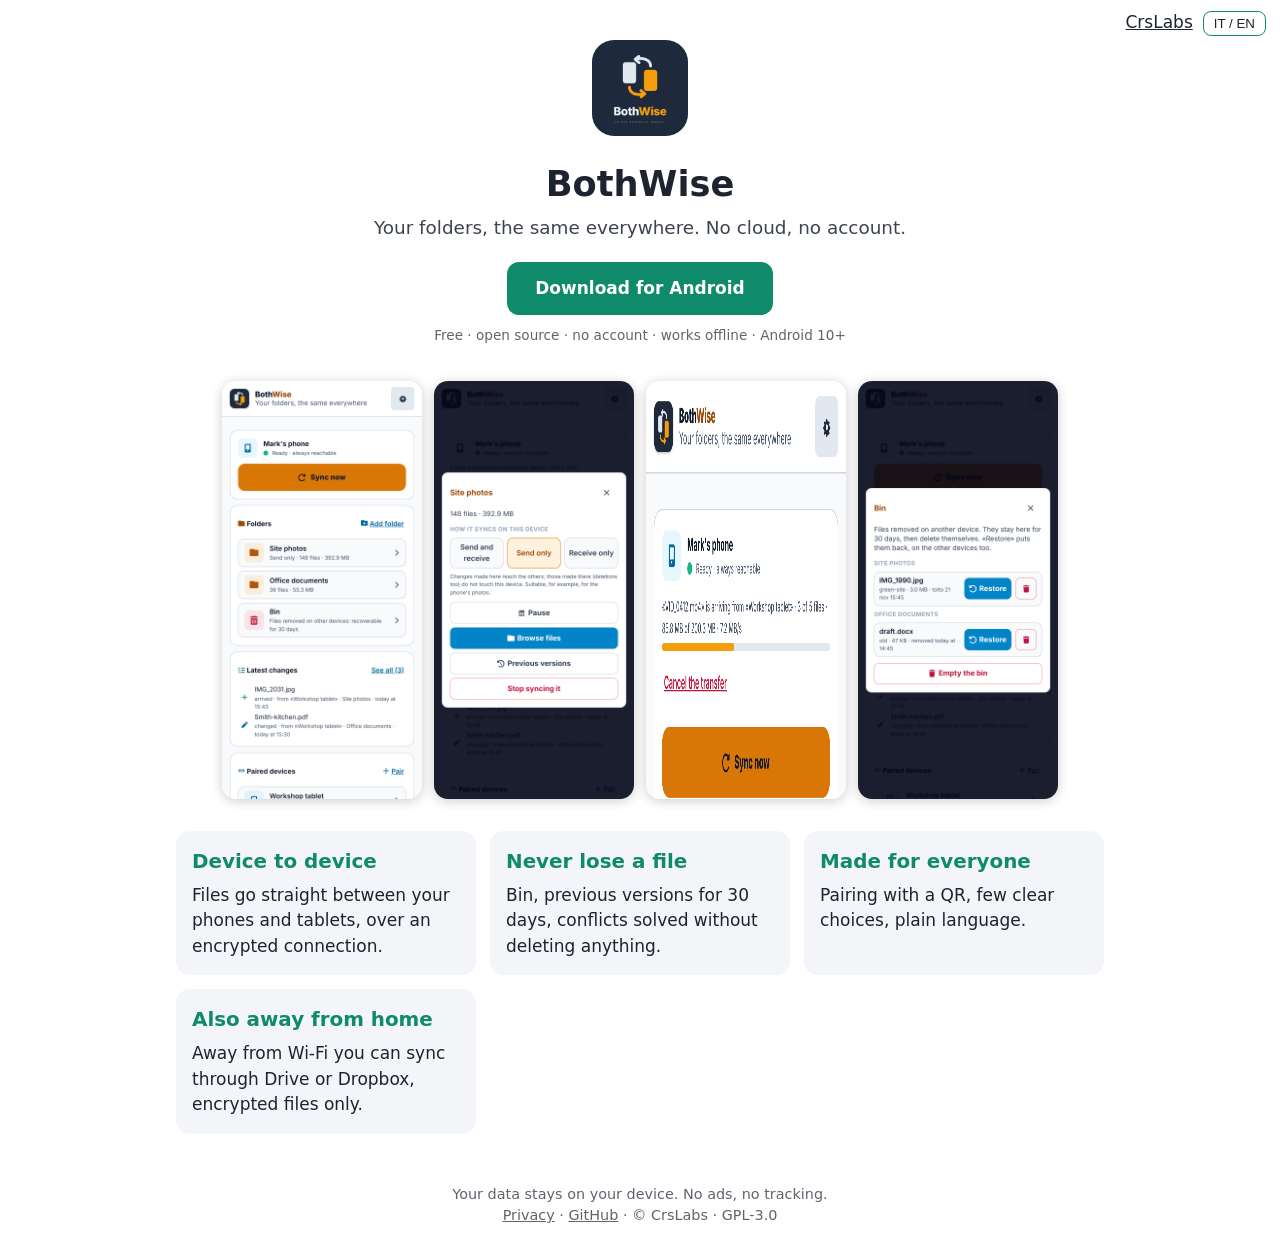
==== app/bothwise/index.html @ b5ae77e9 "Add a presentation page for each app" ====
<!doctype html><html lang="it"><head><meta charset="utf-8"><meta name="viewport" content="width=device-width,initial-scale=1">
<title>BothWise</title><meta name="description" content="Your folders, the same everywhere. No cloud, no account.">
<style>:root{--c:#0f8a6a;--bg:#fff;--t:#1d2430;--g:#f3f5f8}@media(prefers-color-scheme:dark){:root{--bg:#12161c;--t:#e8ecf2;--g:#1b212a}}
*{box-sizing:border-box}body{margin:0;font:17px/1.5 system-ui,sans-serif;background:var(--bg);color:var(--t)}
.w{max-width:960px;margin:auto;padding:0 16px}header{text-align:center;padding:40px 0 24px}header img{width:96px;border-radius:22px}
h1{font-size:2.2rem;margin:.4em 0 .1em}.s{font-size:1.15rem;opacity:.85;margin:0 auto 20px;max-width:560px}
.b{display:inline-block;background:var(--c);color:#fff;text-decoration:none;padding:14px 28px;border-radius:12px;font-weight:600}
.sm{font-size:.85rem;opacity:.7;margin-top:10px}.sh{display:flex;gap:12px;overflow-x:auto;padding:12px 0;justify-content:center;flex-wrap:wrap}.sh img{width:200px;border-radius:14px;box-shadow:0 2px 12px #0003}
.g{display:grid;grid-template-columns:repeat(auto-fit,minmax(240px,1fr));gap:14px;padding:20px 0}.p{background:var(--g);border-radius:14px;padding:16px}.p h3{margin:0 0 6px;color:var(--c)}.p p{margin:0}
footer{text-align:center;padding:30px 0;opacity:.7;font-size:.9rem}.l{position:absolute;top:10px;right:14px}.l button{border:1px solid var(--c);background:none;color:var(--t);border-radius:8px;padding:4px 10px;cursor:pointer}
.en{display:none}html[lang=en] .en{display:inline}html[lang=en] .it{display:none}html[lang=en] img.en{display:inline}.p h3 span,.p p span{display:inline}</style></head><body>
<div class="l"><a href="../../" style="margin-right:10px;color:inherit">CrsLabs</a><button onclick="document.documentElement.lang=document.documentElement.lang=='it'?'en':'it'">IT / EN</button></div>
<div class="w"><header><img src="logo.png" alt="BothWise"><h1>BothWise</h1>
<p class="s"><span class="it">Le tue cartelle, uguali ovunque. Senza cloud, senza account.</span><span class="en">Your folders, the same everywhere. No cloud, no account.</span></p>
<a class="b" href="https://github.com/CrsLabs/BothWise/releases/latest"><span class="it">Scarica per Android</span><span class="en">Download for Android</span></a>
<div class="sm"><span class="it">Gratis · open source · senza account · funziona offline · Android 10+</span><span class="en">Free · open source · no account · works offline · Android 10+</span></div></header>
<div class="sh"><img class="it" src="img/it-04-home.png" alt=""><img class="en" src="img/en-04-home.png" alt=""><img class="it" src="img/it-06-cartella-dettaglio.png" alt=""><img class="en" src="img/en-06-cartella-dettaglio.png" alt=""><img class="it" src="img/it-05-avanzamento.png" alt=""><img class="en" src="img/en-05-avanzamento.png" alt=""><img class="it" src="img/it-09-cestino.png" alt=""><img class="en" src="img/en-09-cestino.png" alt=""></div><div class="g"><div class="p"><h3><span class="it">Da dispositivo a dispositivo</span><span class="en">Device to device</span></h3><p><span class="it">I file vanno direttamente tra i tuoi telefoni e tablet, con collegamento cifrato.</span><span class="en">Files go straight between your phones and tablets, over an encrypted connection.</span></p></div><div class="p"><h3><span class="it">Non perdi mai un file</span><span class="en">Never lose a file</span></h3><p><span class="it">Cestino, versioni precedenti per 30 giorni, conflitti risolti senza cancellare niente.</span><span class="en">Bin, previous versions for 30 days, conflicts solved without deleting anything.</span></p></div><div class="p"><h3><span class="it">Pensata per tutti</span><span class="en">Made for everyone</span></h3><p><span class="it">Abbinamento con un QR, poche scelte chiare, linguaggio semplice.</span><span class="en">Pairing with a QR, few clear choices, plain language.</span></p></div><div class="p"><h3><span class="it">Anche fuori casa</span><span class="en">Also away from home</span></h3><p><span class="it">Fuori dal Wi‑Fi puoi sincronizzare tramite Drive o Dropbox, solo file cifrati.</span><span class="en">Away from Wi‑Fi you can sync through Drive or Dropbox, encrypted files only.</span></p></div></div>
<footer><span class="it">I tuoi dati restano sul tuo dispositivo. Nessuna pubblicità, nessun tracciamento.</span><span class="en">Your data stays on your device. No ads, no tracking.</span><br><a href="../../privacy/bothwise.html" style="color:inherit">Privacy</a> · <a href="https://github.com/CrsLabs/BothWise" style="color:inherit">GitHub</a> · © CrsLabs · GPL-3.0</footer></div>
<script>if(!/^it/i.test(navigator.language))document.documentElement.lang='en'</script></body></html>
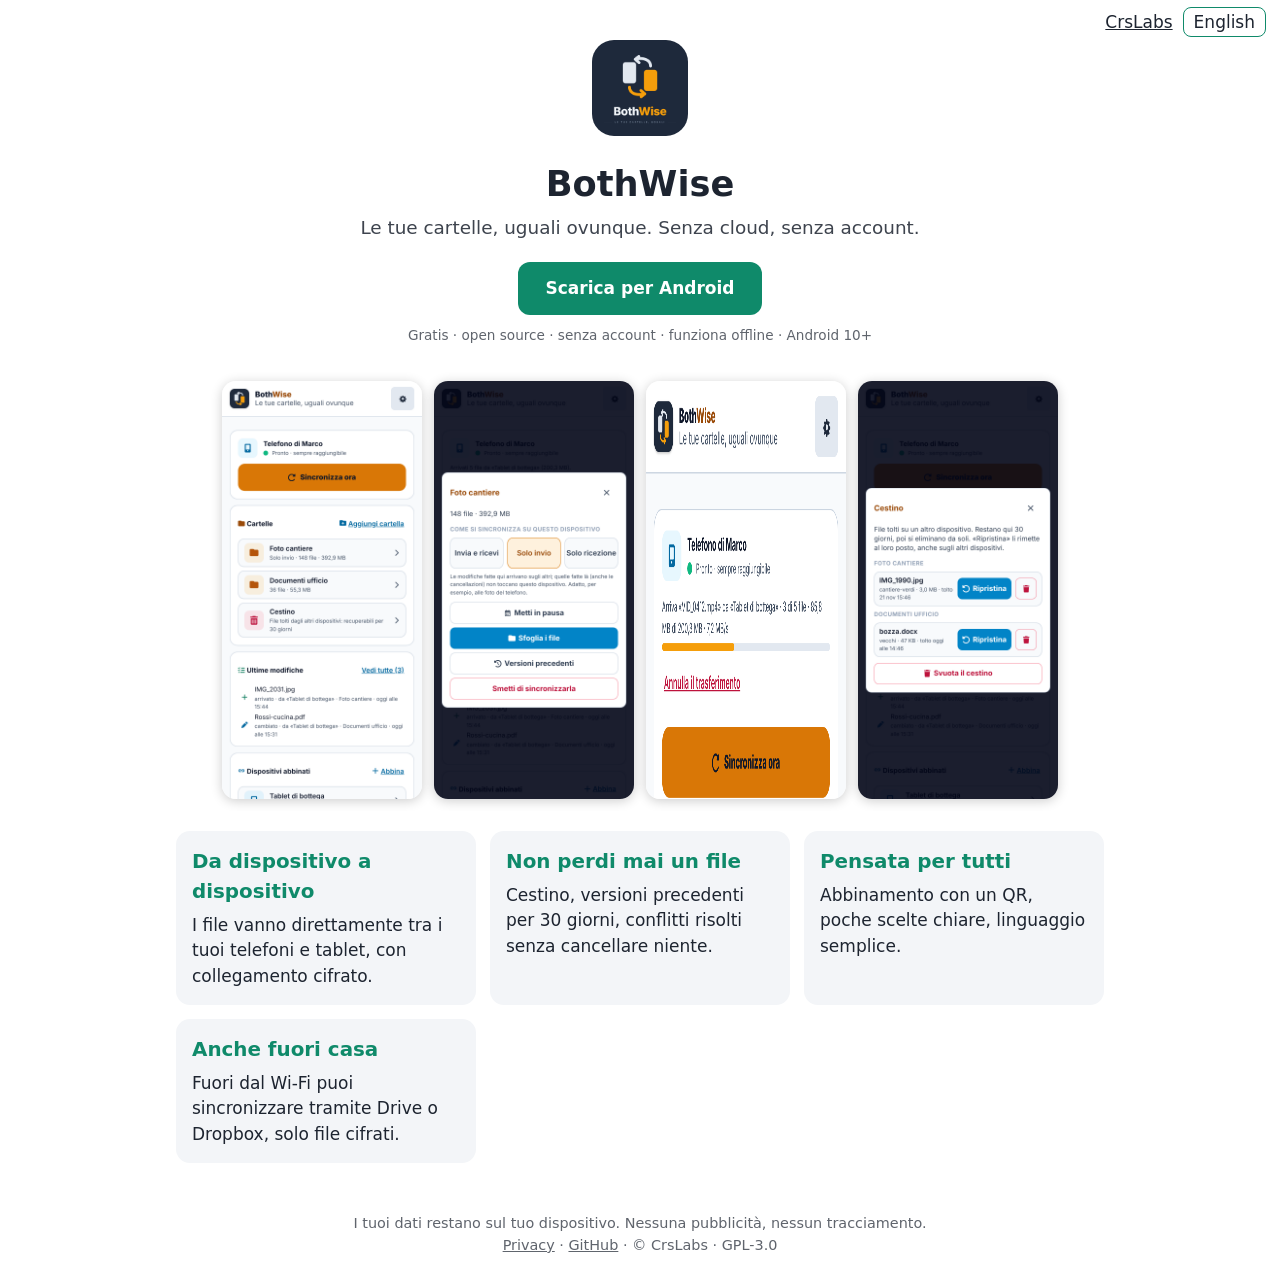
==== commit eaa067ca: "App pages: separate Italian and English files" ====
--- a/app/bothwise/index.html
+++ b/app/bothwise/index.html
@@ -9,11 +9,11 @@
 .g{display:grid;grid-template-columns:repeat(auto-fit,minmax(240px,1fr));gap:14px;padding:20px 0}.p{background:var(--g);border-radius:14px;padding:16px}.p h3{margin:0 0 6px;color:var(--c)}.p p{margin:0}
 footer{text-align:center;padding:30px 0;opacity:.7;font-size:.9rem}.l{position:absolute;top:10px;right:14px}.l button{border:1px solid var(--c);background:none;color:var(--t);border-radius:8px;padding:4px 10px;cursor:pointer}
 .en{display:none}html[lang=en] .en{display:inline}html[lang=en] .it{display:none}html[lang=en] img.en{display:inline}.p h3 span,.p p span{display:inline}</style></head><body>
-<div class="l"><a href="../../" style="margin-right:10px;color:inherit">CrsLabs</a><button onclick="document.documentElement.lang=document.documentElement.lang=='it'?'en':'it'">IT / EN</button></div>
+<div class="l"><a href="../../" style="margin-right:10px;color:inherit">CrsLabs</a><a href="en.html" style="color:inherit;border:1px solid var(--c);border-radius:8px;padding:4px 10px;text-decoration:none">English</a></div>
 <div class="w"><header><img src="logo.png" alt="BothWise"><h1>BothWise</h1>
-<p class="s"><span class="it">Le tue cartelle, uguali ovunque. Senza cloud, senza account.</span><span class="en">Your folders, the same everywhere. No cloud, no account.</span></p>
-<a class="b" href="https://github.com/CrsLabs/BothWise/releases/latest"><span class="it">Scarica per Android</span><span class="en">Download for Android</span></a>
-<div class="sm"><span class="it">Gratis · open source · senza account · funziona offline · Android 10+</span><span class="en">Free · open source · no account · works offline · Android 10+</span></div></header>
-<div class="sh"><img class="it" src="img/it-04-home.png" alt=""><img class="en" src="img/en-04-home.png" alt=""><img class="it" src="img/it-06-cartella-dettaglio.png" alt=""><img class="en" src="img/en-06-cartella-dettaglio.png" alt=""><img class="it" src="img/it-05-avanzamento.png" alt=""><img class="en" src="img/en-05-avanzamento.png" alt=""><img class="it" src="img/it-09-cestino.png" alt=""><img class="en" src="img/en-09-cestino.png" alt=""></div><div class="g"><div class="p"><h3><span class="it">Da dispositivo a dispositivo</span><span class="en">Device to device</span></h3><p><span class="it">I file vanno direttamente tra i tuoi telefoni e tablet, con collegamento cifrato.</span><span class="en">Files go straight between your phones and tablets, over an encrypted connection.</span></p></div><div class="p"><h3><span class="it">Non perdi mai un file</span><span class="en">Never lose a file</span></h3><p><span class="it">Cestino, versioni precedenti per 30 giorni, conflitti risolti senza cancellare niente.</span><span class="en">Bin, previous versions for 30 days, conflicts solved without deleting anything.</span></p></div><div class="p"><h3><span class="it">Pensata per tutti</span><span class="en">Made for everyone</span></h3><p><span class="it">Abbinamento con un QR, poche scelte chiare, linguaggio semplice.</span><span class="en">Pairing with a QR, few clear choices, plain language.</span></p></div><div class="p"><h3><span class="it">Anche fuori casa</span><span class="en">Also away from home</span></h3><p><span class="it">Fuori dal Wi‑Fi puoi sincronizzare tramite Drive o Dropbox, solo file cifrati.</span><span class="en">Away from Wi‑Fi you can sync through Drive or Dropbox, encrypted files only.</span></p></div></div>
-<footer><span class="it">I tuoi dati restano sul tuo dispositivo. Nessuna pubblicità, nessun tracciamento.</span><span class="en">Your data stays on your device. No ads, no tracking.</span><br><a href="../../privacy/bothwise.html" style="color:inherit">Privacy</a> · <a href="https://github.com/CrsLabs/BothWise" style="color:inherit">GitHub</a> · © CrsLabs · GPL-3.0</footer></div>
-<script>if(!/^it/i.test(navigator.language))document.documentElement.lang='en'</script></body></html>+<p class="s"><span class="it">Le tue cartelle, uguali ovunque. Senza cloud, senza account.</span></p>
+<a class="b" href="https://github.com/CrsLabs/BothWise/releases/latest"><span class="it">Scarica per Android</span></a>
+<div class="sm"><span class="it">Gratis · open source · senza account · funziona offline · Android 10+</span></div></header>
+<div class="sh"><img class="it" src="img/it-04-home.png" alt=""><img class="it" src="img/it-06-cartella-dettaglio.png" alt=""><img class="it" src="img/it-05-avanzamento.png" alt=""><img class="it" src="img/it-09-cestino.png" alt=""></div><div class="g"><div class="p"><h3><span class="it">Da dispositivo a dispositivo</span></h3><p><span class="it">I file vanno direttamente tra i tuoi telefoni e tablet, con collegamento cifrato.</span></p></div><div class="p"><h3><span class="it">Non perdi mai un file</span></h3><p><span class="it">Cestino, versioni precedenti per 30 giorni, conflitti risolti senza cancellare niente.</span></p></div><div class="p"><h3><span class="it">Pensata per tutti</span></h3><p><span class="it">Abbinamento con un QR, poche scelte chiare, linguaggio semplice.</span></p></div><div class="p"><h3><span class="it">Anche fuori casa</span></h3><p><span class="it">Fuori dal Wi‑Fi puoi sincronizzare tramite Drive o Dropbox, solo file cifrati.</span></p></div></div>
+<footer><span class="it">I tuoi dati restano sul tuo dispositivo. Nessuna pubblicità, nessun tracciamento.</span><br><a href="../../privacy/bothwise.html" style="color:inherit">Privacy</a> · <a href="https://github.com/CrsLabs/BothWise" style="color:inherit">GitHub</a> · © CrsLabs · GPL-3.0</footer></div>
+</body></html>
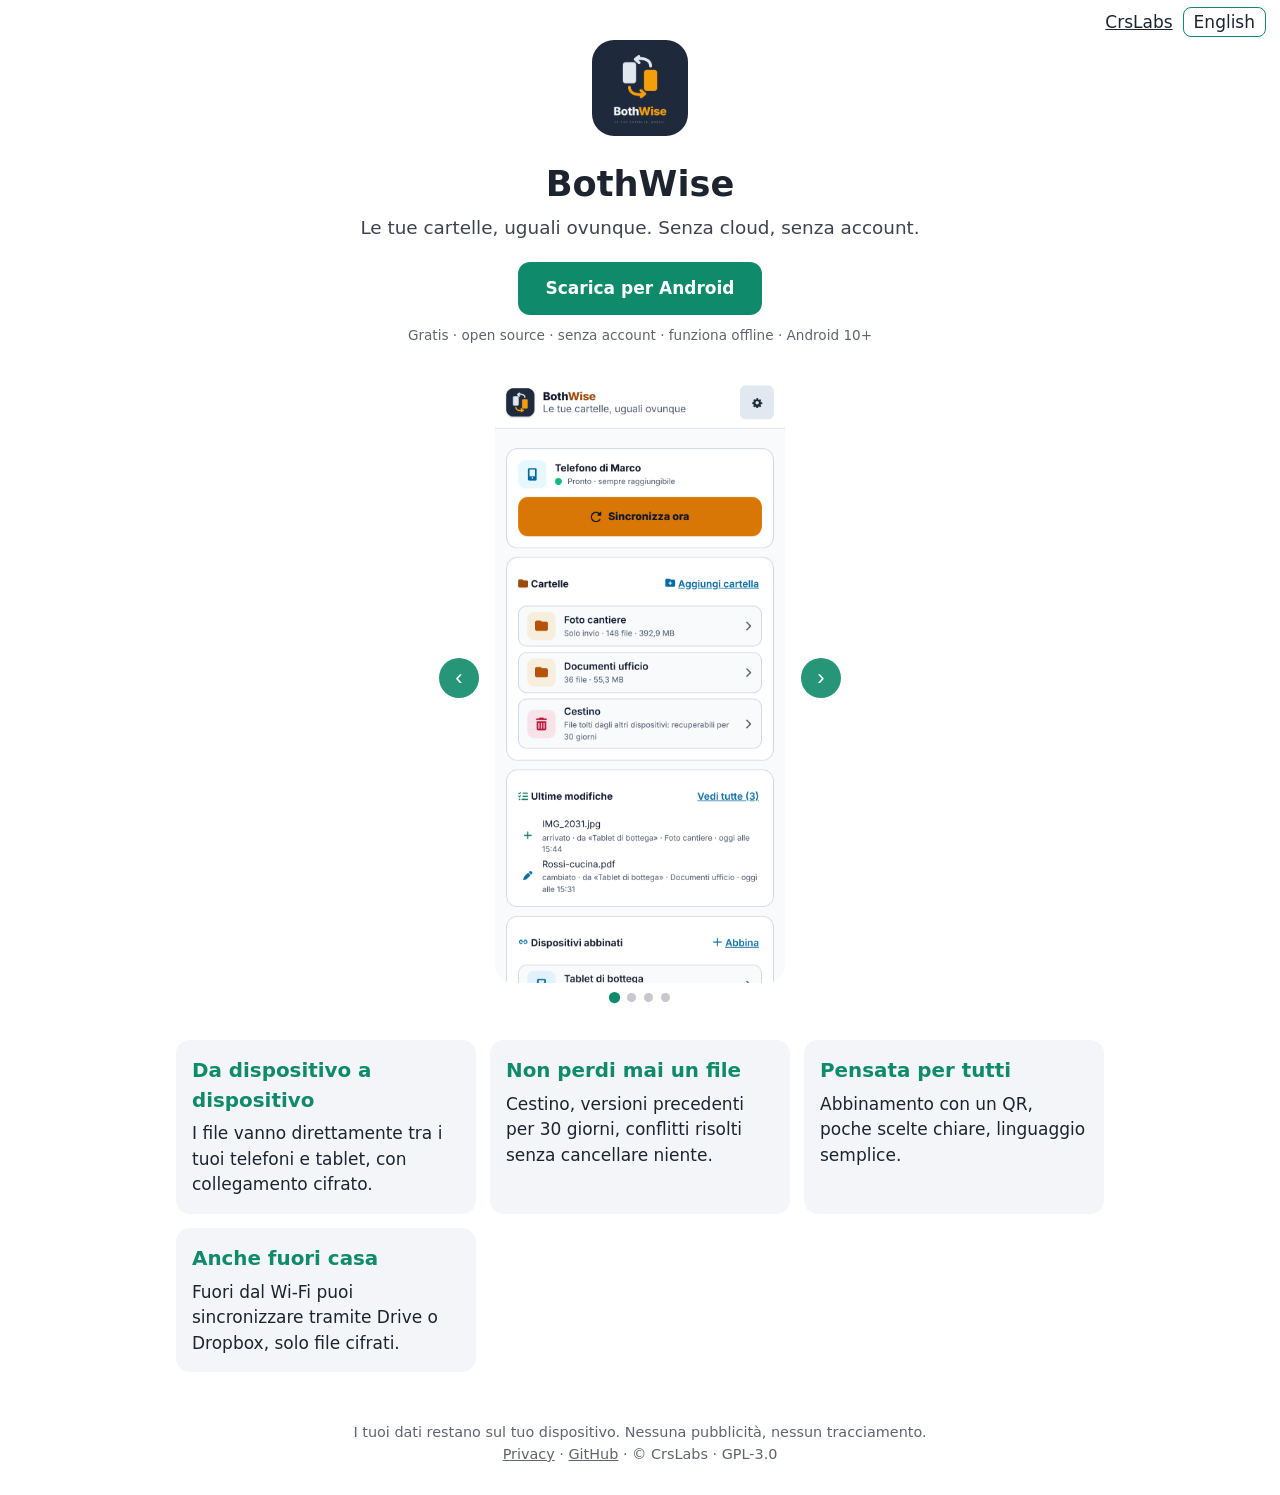
==== commit cc360e3d: "App pages: screenshots in a carousel" ====
--- a/app/bothwise/index.html
+++ b/app/bothwise/index.html
@@ -8,12 +8,22 @@
 .sm{font-size:.85rem;opacity:.7;margin-top:10px}.sh{display:flex;gap:12px;overflow-x:auto;padding:12px 0;justify-content:center;flex-wrap:wrap}.sh img{width:200px;border-radius:14px;box-shadow:0 2px 12px #0003}
 .g{display:grid;grid-template-columns:repeat(auto-fit,minmax(240px,1fr));gap:14px;padding:20px 0}.p{background:var(--g);border-radius:14px;padding:16px}.p h3{margin:0 0 6px;color:var(--c)}.p p{margin:0}
 footer{text-align:center;padding:30px 0;opacity:.7;font-size:.9rem}.l{position:absolute;top:10px;right:14px}.l button{border:1px solid var(--c);background:none;color:var(--t);border-radius:8px;padding:4px 10px;cursor:pointer}
-.en{display:none}html[lang=en] .en{display:inline}html[lang=en] .it{display:none}html[lang=en] img.en{display:inline}.p h3 span,.p p span{display:inline}</style></head><body>
+.en{display:none}html[lang=en] .en{display:inline}html[lang=en] .it{display:none}html[lang=en] img.en{display:inline}.p h3 span,.p p span{display:inline}.car{position:relative;max-width:270px;margin:8px auto 18px}.car .t{display:flex;overflow-x:auto;scroll-snap-type:x mandatory;scrollbar-width:none;border-radius:18px;scroll-behavior:smooth}.car .t::-webkit-scrollbar{display:none}
+.car .t img{flex:0 0 100%;width:100%;scroll-snap-align:center;border-radius:18px;box-shadow:none;object-fit:contain}
+.car .a{position:absolute;top:45%;width:40px;height:40px;border-radius:50%;border:0;background:var(--c);color:#fff;font-size:22px;line-height:1;cursor:pointer;opacity:.9}.car .pr{left:-8px}.car .nx{right:-8px}
+.car .d{display:flex;justify-content:center;gap:8px;margin-top:10px}.car .d i{width:9px;height:9px;border-radius:50%;background:var(--t);opacity:.25;transition:.2s}.car .d i.on{background:var(--c);opacity:1;transform:scale(1.25)}
+@media(min-width:700px){.car{max-width:290px}.car .pr{left:-56px}.car .nx{right:-56px}}</style></head><body>
 <div class="l"><a href="../../" style="margin-right:10px;color:inherit">CrsLabs</a><a href="en.html" style="color:inherit;border:1px solid var(--c);border-radius:8px;padding:4px 10px;text-decoration:none">English</a></div>
 <div class="w"><header><img src="logo.png" alt="BothWise"><h1>BothWise</h1>
 <p class="s"><span class="it">Le tue cartelle, uguali ovunque. Senza cloud, senza account.</span></p>
 <a class="b" href="https://github.com/CrsLabs/BothWise/releases/latest"><span class="it">Scarica per Android</span></a>
 <div class="sm"><span class="it">Gratis · open source · senza account · funziona offline · Android 10+</span></div></header>
-<div class="sh"><img class="it" src="img/it-04-home.png" alt=""><img class="it" src="img/it-06-cartella-dettaglio.png" alt=""><img class="it" src="img/it-05-avanzamento.png" alt=""><img class="it" src="img/it-09-cestino.png" alt=""></div><div class="g"><div class="p"><h3><span class="it">Da dispositivo a dispositivo</span></h3><p><span class="it">I file vanno direttamente tra i tuoi telefoni e tablet, con collegamento cifrato.</span></p></div><div class="p"><h3><span class="it">Non perdi mai un file</span></h3><p><span class="it">Cestino, versioni precedenti per 30 giorni, conflitti risolti senza cancellare niente.</span></p></div><div class="p"><h3><span class="it">Pensata per tutti</span></h3><p><span class="it">Abbinamento con un QR, poche scelte chiare, linguaggio semplice.</span></p></div><div class="p"><h3><span class="it">Anche fuori casa</span></h3><p><span class="it">Fuori dal Wi‑Fi puoi sincronizzare tramite Drive o Dropbox, solo file cifrati.</span></p></div></div>
+<div class="car"><div class="t"><img class="it" src="img/it-04-home.png" alt=""><img class="it" src="img/it-06-cartella-dettaglio.png" alt=""><img class="it" src="img/it-05-avanzamento.png" alt=""><img class="it" src="img/it-09-cestino.png" alt=""></div><button class="a pr" aria-label="Precedente">‹</button><button class="a nx" aria-label="Successiva">›</button><div class="d"></div></div><div class="g"><div class="p"><h3><span class="it">Da dispositivo a dispositivo</span></h3><p><span class="it">I file vanno direttamente tra i tuoi telefoni e tablet, con collegamento cifrato.</span></p></div><div class="p"><h3><span class="it">Non perdi mai un file</span></h3><p><span class="it">Cestino, versioni precedenti per 30 giorni, conflitti risolti senza cancellare niente.</span></p></div><div class="p"><h3><span class="it">Pensata per tutti</span></h3><p><span class="it">Abbinamento con un QR, poche scelte chiare, linguaggio semplice.</span></p></div><div class="p"><h3><span class="it">Anche fuori casa</span></h3><p><span class="it">Fuori dal Wi‑Fi puoi sincronizzare tramite Drive o Dropbox, solo file cifrati.</span></p></div></div>
 <footer><span class="it">I tuoi dati restano sul tuo dispositivo. Nessuna pubblicità, nessun tracciamento.</span><br><a href="../../privacy/bothwise.html" style="color:inherit">Privacy</a> · <a href="https://github.com/CrsLabs/BothWise" style="color:inherit">GitHub</a> · © CrsLabs · GPL-3.0</footer></div>
-</body></html>+<script>(function(){var c=document.querySelector('.car'),t=c.querySelector('.t'),n=t.children.length,d=c.querySelector('.d');
+for(var i=0;i<n;i++){var e=document.createElement('i');d.appendChild(e)}
+function cur(){return Math.round(t.scrollLeft/t.clientWidth)}
+function agg(){var k=cur();[].forEach.call(d.children,function(e,i){e.className=i==k?'on':''})}
+function vai(k){t.scrollTo({left:Math.max(0,Math.min(n-1,k))*t.clientWidth})}
+t.addEventListener('scroll',agg);agg();
+c.querySelector('.pr').onclick=function(){vai(cur()-1)};c.querySelector('.nx').onclick=function(){vai(cur()+1)};})()</script></body></html>
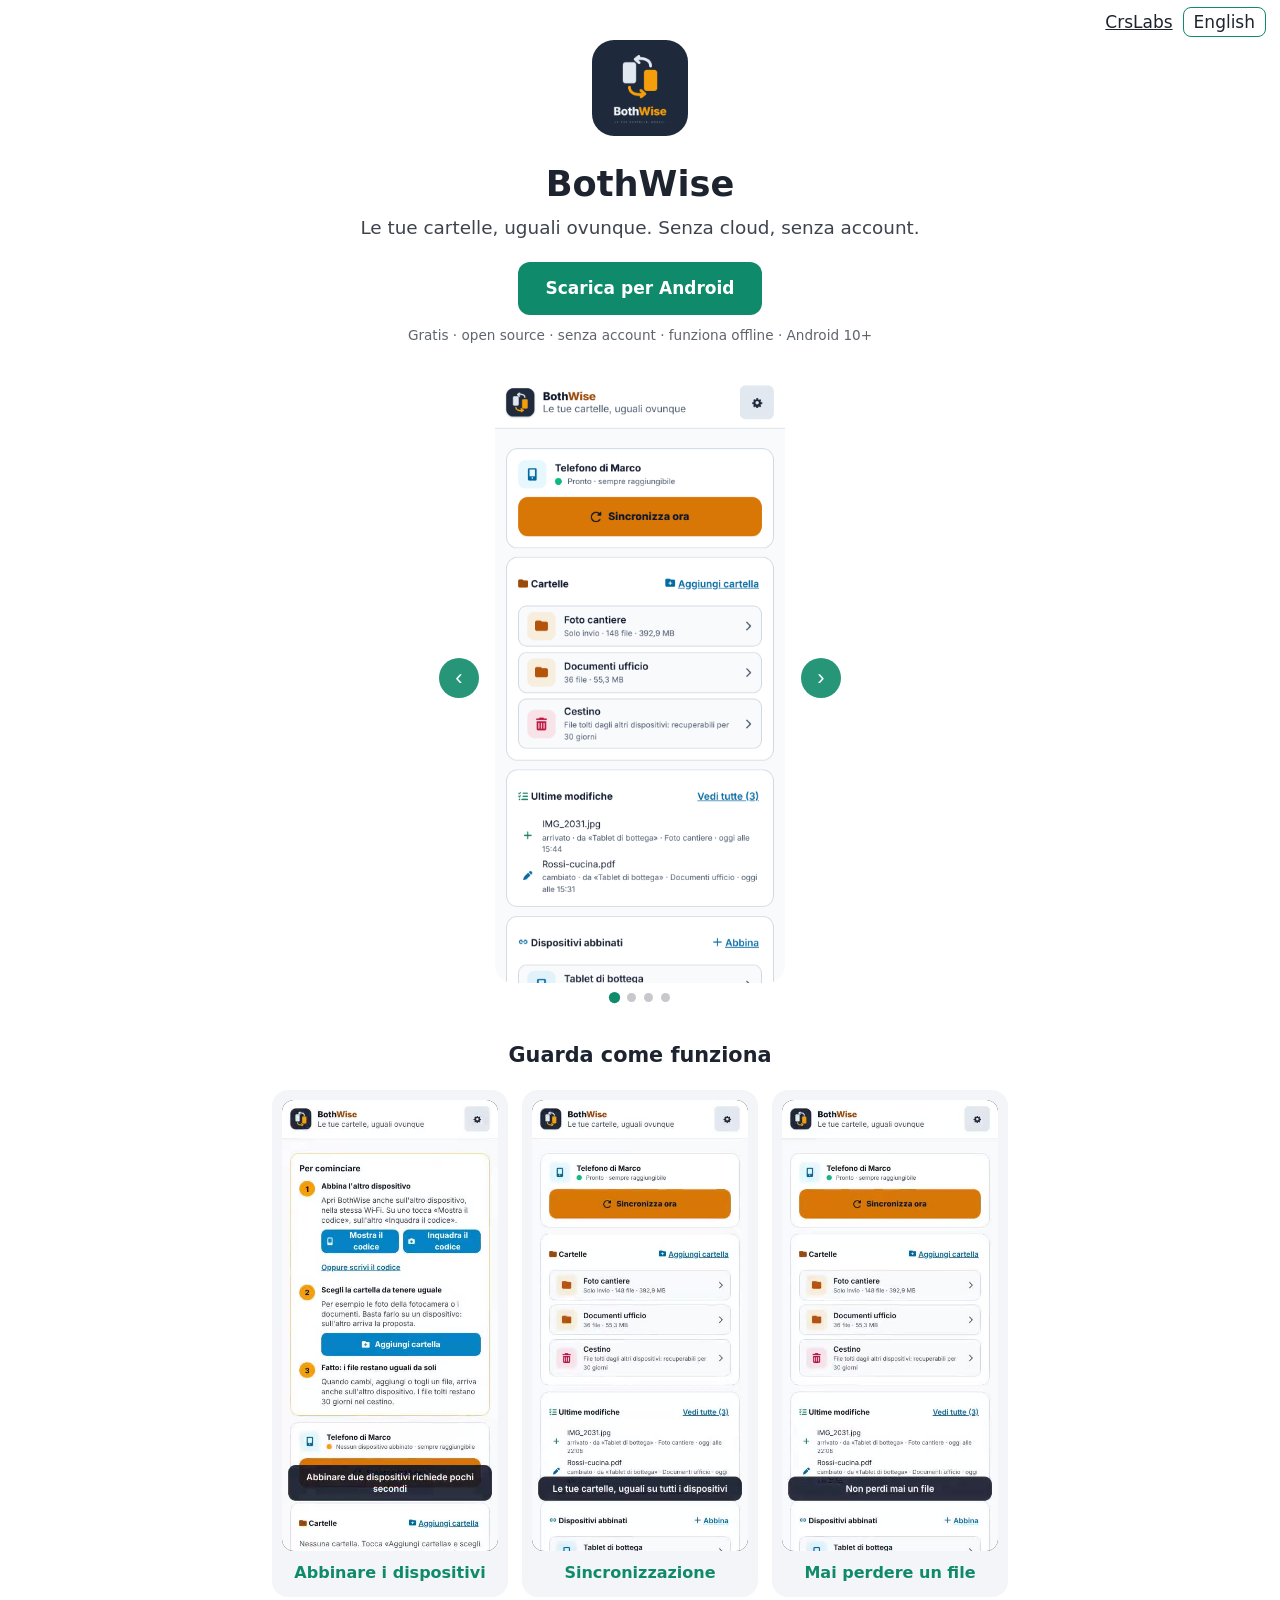
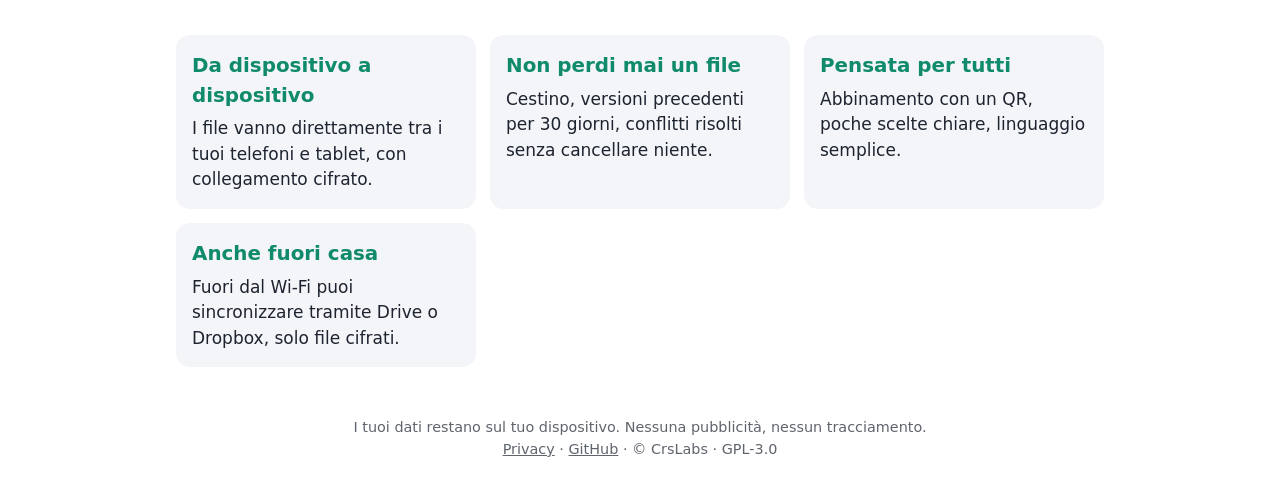
==== commit 54aabb2b: "App pages: short demo videos" ====
--- a/app/bothwise/index.html
+++ b/app/bothwise/index.html
@@ -12,13 +12,14 @@
 .car .t img{flex:0 0 100%;width:100%;scroll-snap-align:center;border-radius:18px;box-shadow:none;object-fit:contain}
 .car .a{position:absolute;top:45%;width:40px;height:40px;border-radius:50%;border:0;background:var(--c);color:#fff;font-size:22px;line-height:1;cursor:pointer;opacity:.9}.car .pr{left:-8px}.car .nx{right:-8px}
 .car .d{display:flex;justify-content:center;gap:8px;margin-top:10px}.car .d i{width:9px;height:9px;border-radius:50%;background:var(--t);opacity:.25;transition:.2s}.car .d i.on{background:var(--c);opacity:1;transform:scale(1.25)}
-@media(min-width:700px){.car{max-width:290px}.car .pr{left:-56px}.car .nx{right:-56px}}</style></head><body>
+@media(min-width:700px){.car{max-width:290px}.car .pr{left:-56px}.car .nx{right:-56px}}.vid{padding:8px 0 4px}.vid h2{text-align:center;font-size:1.3rem;margin:.6em 0}.vr{display:flex;gap:14px;overflow-x:auto;scroll-snap-type:x mandatory;padding:6px 4px 14px;justify-content:safe center;scrollbar-width:thin}
+.vc{flex:0 0 min(236px,72vw);scroll-snap-align:center;background:var(--g);border-radius:16px;padding:10px;text-align:center}.vc video{width:100%;border-radius:12px;display:block;background:#000;aspect-ratio:412/860;cursor:pointer}.vc h3{margin:10px 0 2px;font-size:1rem;color:var(--c)}</style></head><body>
 <div class="l"><a href="../../" style="margin-right:10px;color:inherit">CrsLabs</a><a href="en.html" style="color:inherit;border:1px solid var(--c);border-radius:8px;padding:4px 10px;text-decoration:none">English</a></div>
 <div class="w"><header><img src="logo.png" alt="BothWise"><h1>BothWise</h1>
 <p class="s"><span class="it">Le tue cartelle, uguali ovunque. Senza cloud, senza account.</span></p>
 <a class="b" href="https://github.com/CrsLabs/BothWise/releases/latest"><span class="it">Scarica per Android</span></a>
 <div class="sm"><span class="it">Gratis · open source · senza account · funziona offline · Android 10+</span></div></header>
-<div class="car"><div class="t"><img class="it" src="img/it-04-home.png" alt=""><img class="it" src="img/it-06-cartella-dettaglio.png" alt=""><img class="it" src="img/it-05-avanzamento.png" alt=""><img class="it" src="img/it-09-cestino.png" alt=""></div><button class="a pr" aria-label="Precedente">‹</button><button class="a nx" aria-label="Successiva">›</button><div class="d"></div></div><div class="g"><div class="p"><h3><span class="it">Da dispositivo a dispositivo</span></h3><p><span class="it">I file vanno direttamente tra i tuoi telefoni e tablet, con collegamento cifrato.</span></p></div><div class="p"><h3><span class="it">Non perdi mai un file</span></h3><p><span class="it">Cestino, versioni precedenti per 30 giorni, conflitti risolti senza cancellare niente.</span></p></div><div class="p"><h3><span class="it">Pensata per tutti</span></h3><p><span class="it">Abbinamento con un QR, poche scelte chiare, linguaggio semplice.</span></p></div><div class="p"><h3><span class="it">Anche fuori casa</span></h3><p><span class="it">Fuori dal Wi‑Fi puoi sincronizzare tramite Drive o Dropbox, solo file cifrati.</span></p></div></div>
+<div class="car"><div class="t"><img class="it" src="img/it-04-home.png" alt=""><img class="it" src="img/it-06-cartella-dettaglio.png" alt=""><img class="it" src="img/it-05-avanzamento.png" alt=""><img class="it" src="img/it-09-cestino.png" alt=""></div><button class="a pr" aria-label="Precedente">‹</button><button class="a nx" aria-label="Successiva">›</button><div class="d"></div></div><div class="vid"><h2>Guarda come funziona</h2><div class="vr"><div class="vc"><video muted loop playsinline preload="metadata" poster="video/it/abbinamento.jpg" src="video/it/abbinamento.mp4"></video><h3>Abbinare i dispositivi</h3></div><div class="vc"><video muted loop playsinline preload="metadata" poster="video/it/sincronizzazione.jpg" src="video/it/sincronizzazione.mp4"></video><h3>Sincronizzazione</h3></div><div class="vc"><video muted loop playsinline preload="metadata" poster="video/it/senza-perdere.jpg" src="video/it/senza-perdere.mp4"></video><h3>Mai perdere un file</h3></div></div></div><div class="g"><div class="p"><h3><span class="it">Da dispositivo a dispositivo</span></h3><p><span class="it">I file vanno direttamente tra i tuoi telefoni e tablet, con collegamento cifrato.</span></p></div><div class="p"><h3><span class="it">Non perdi mai un file</span></h3><p><span class="it">Cestino, versioni precedenti per 30 giorni, conflitti risolti senza cancellare niente.</span></p></div><div class="p"><h3><span class="it">Pensata per tutti</span></h3><p><span class="it">Abbinamento con un QR, poche scelte chiare, linguaggio semplice.</span></p></div><div class="p"><h3><span class="it">Anche fuori casa</span></h3><p><span class="it">Fuori dal Wi‑Fi puoi sincronizzare tramite Drive o Dropbox, solo file cifrati.</span></p></div></div>
 <footer><span class="it">I tuoi dati restano sul tuo dispositivo. Nessuna pubblicità, nessun tracciamento.</span><br><a href="../../privacy/bothwise.html" style="color:inherit">Privacy</a> · <a href="https://github.com/CrsLabs/BothWise" style="color:inherit">GitHub</a> · © CrsLabs · GPL-3.0</footer></div>
 <script>(function(){var c=document.querySelector('.car'),t=c.querySelector('.t'),n=t.children.length,d=c.querySelector('.d');
 for(var i=0;i<n;i++){var e=document.createElement('i');d.appendChild(e)}
@@ -26,4 +27,6 @@
 function agg(){var k=cur();[].forEach.call(d.children,function(e,i){e.className=i==k?'on':''})}
 function vai(k){t.scrollTo({left:Math.max(0,Math.min(n-1,k))*t.clientWidth})}
 t.addEventListener('scroll',agg);agg();
-c.querySelector('.pr').onclick=function(){vai(cur()-1)};c.querySelector('.nx').onclick=function(){vai(cur()+1)};})()</script></body></html>+c.querySelector('.pr').onclick=function(){vai(cur()-1)};c.querySelector('.nx').onclick=function(){vai(cur()+1)};})()</script><script>(function(){var v=[].slice.call(document.querySelectorAll('.vc video'));if(!v.length)return;
+v.forEach(function(e){e.addEventListener('click',function(){e.paused?e.play():e.pause()})});
+if(!('IntersectionObserver'in window))return;var o=new IntersectionObserver(function(es){es.forEach(function(x){var e=x.target;if(x.isIntersecting&&x.intersectionRatio>=.6){var p=e.play();p&&p.catch&&p.catch(function(){})}else e.pause()})},{threshold:[0,.6]});v.forEach(function(e){o.observe(e)})})()</script></body></html>
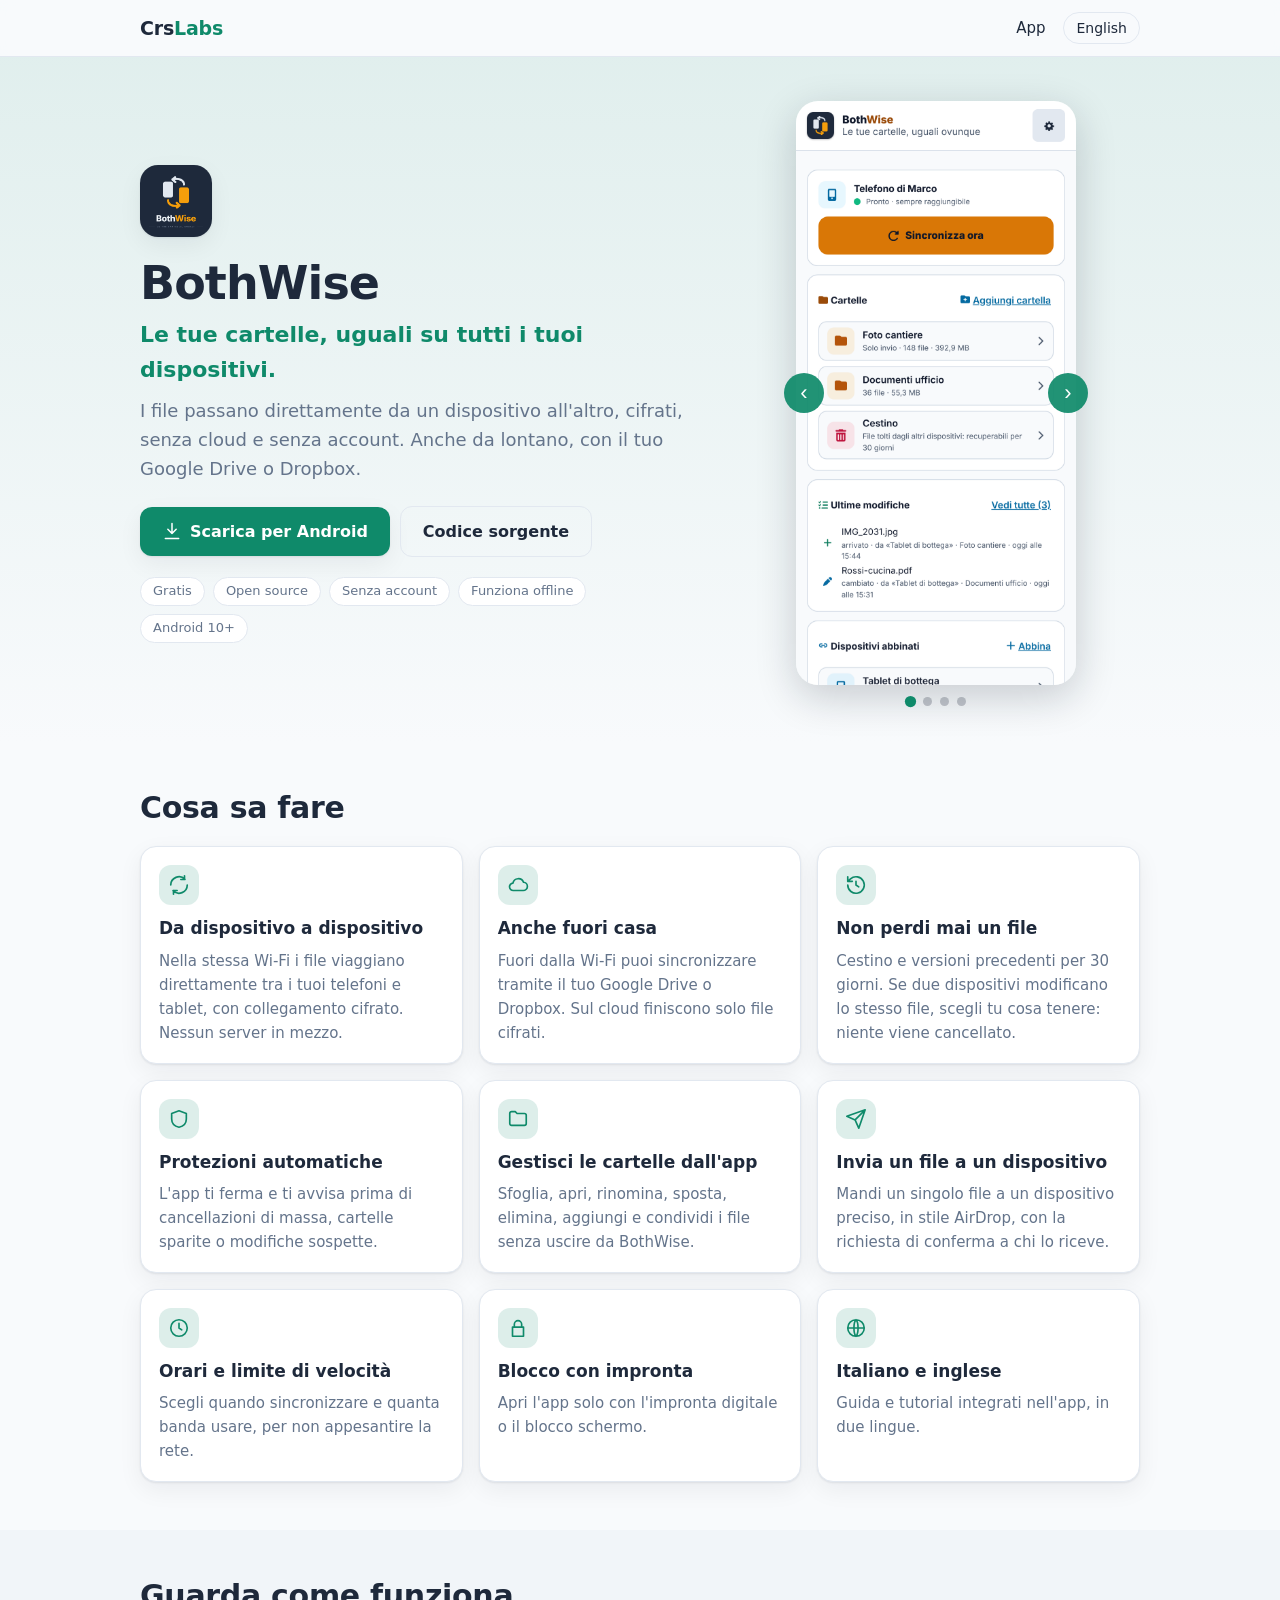
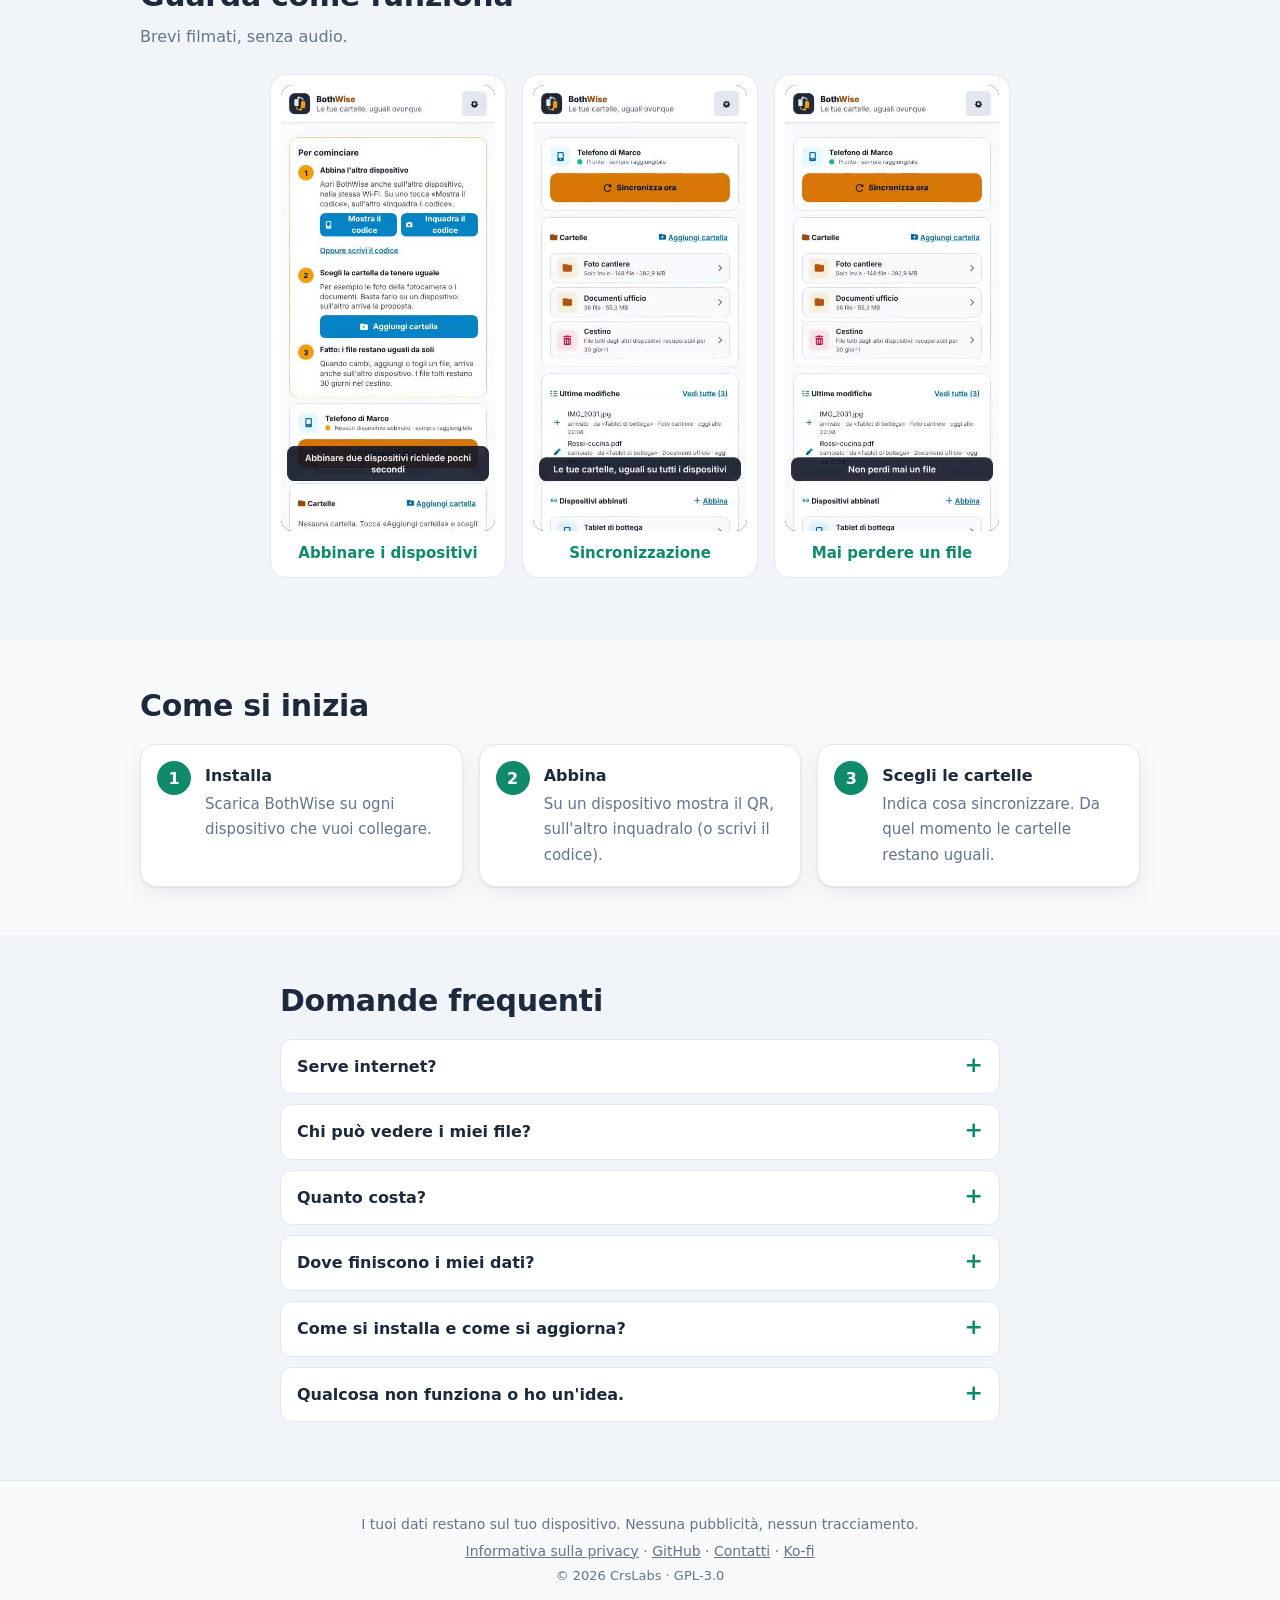
==== commit d0f668da: "Site: updated app pages, privacy page header" ====
--- a/app/bothwise/index.html
+++ b/app/bothwise/index.html
@@ -1,32 +1,48 @@
-<!doctype html><html lang="it"><head><meta charset="utf-8"><meta name="viewport" content="width=device-width,initial-scale=1">
-<title>BothWise</title><meta name="description" content="Your folders, the same everywhere. No cloud, no account.">
-<style>:root{--c:#0f8a6a;--bg:#fff;--t:#1d2430;--g:#f3f5f8}@media(prefers-color-scheme:dark){:root{--bg:#12161c;--t:#e8ecf2;--g:#1b212a}}
-*{box-sizing:border-box}body{margin:0;font:17px/1.5 system-ui,sans-serif;background:var(--bg);color:var(--t)}
-.w{max-width:960px;margin:auto;padding:0 16px}header{text-align:center;padding:40px 0 24px}header img{width:96px;border-radius:22px}
-h1{font-size:2.2rem;margin:.4em 0 .1em}.s{font-size:1.15rem;opacity:.85;margin:0 auto 20px;max-width:560px}
-.b{display:inline-block;background:var(--c);color:#fff;text-decoration:none;padding:14px 28px;border-radius:12px;font-weight:600}
-.sm{font-size:.85rem;opacity:.7;margin-top:10px}.sh{display:flex;gap:12px;overflow-x:auto;padding:12px 0;justify-content:center;flex-wrap:wrap}.sh img{width:200px;border-radius:14px;box-shadow:0 2px 12px #0003}
-.g{display:grid;grid-template-columns:repeat(auto-fit,minmax(240px,1fr));gap:14px;padding:20px 0}.p{background:var(--g);border-radius:14px;padding:16px}.p h3{margin:0 0 6px;color:var(--c)}.p p{margin:0}
-footer{text-align:center;padding:30px 0;opacity:.7;font-size:.9rem}.l{position:absolute;top:10px;right:14px}.l button{border:1px solid var(--c);background:none;color:var(--t);border-radius:8px;padding:4px 10px;cursor:pointer}
-.en{display:none}html[lang=en] .en{display:inline}html[lang=en] .it{display:none}html[lang=en] img.en{display:inline}.p h3 span,.p p span{display:inline}.car{position:relative;max-width:270px;margin:8px auto 18px}.car .t{display:flex;overflow-x:auto;scroll-snap-type:x mandatory;scrollbar-width:none;border-radius:18px;scroll-behavior:smooth}.car .t::-webkit-scrollbar{display:none}
-.car .t img{flex:0 0 100%;width:100%;scroll-snap-align:center;border-radius:18px;box-shadow:none;object-fit:contain}
-.car .a{position:absolute;top:45%;width:40px;height:40px;border-radius:50%;border:0;background:var(--c);color:#fff;font-size:22px;line-height:1;cursor:pointer;opacity:.9}.car .pr{left:-8px}.car .nx{right:-8px}
-.car .d{display:flex;justify-content:center;gap:8px;margin-top:10px}.car .d i{width:9px;height:9px;border-radius:50%;background:var(--t);opacity:.25;transition:.2s}.car .d i.on{background:var(--c);opacity:1;transform:scale(1.25)}
-@media(min-width:700px){.car{max-width:290px}.car .pr{left:-56px}.car .nx{right:-56px}}.vid{padding:8px 0 4px}.vid h2{text-align:center;font-size:1.3rem;margin:.6em 0}.vr{display:flex;gap:14px;overflow-x:auto;scroll-snap-type:x mandatory;padding:6px 4px 14px;justify-content:safe center;scrollbar-width:thin}
-.vc{flex:0 0 min(236px,72vw);scroll-snap-align:center;background:var(--g);border-radius:16px;padding:10px;text-align:center}.vc video{width:100%;border-radius:12px;display:block;background:#000;aspect-ratio:412/860;cursor:pointer}.vc h3{margin:10px 0 2px;font-size:1rem;color:var(--c)}</style></head><body>
-<div class="l"><a href="../../" style="margin-right:10px;color:inherit">CrsLabs</a><a href="en.html" style="color:inherit;border:1px solid var(--c);border-radius:8px;padding:4px 10px;text-decoration:none">English</a></div>
-<div class="w"><header><img src="logo.png" alt="BothWise"><h1>BothWise</h1>
-<p class="s"><span class="it">Le tue cartelle, uguali ovunque. Senza cloud, senza account.</span></p>
-<a class="b" href="https://github.com/CrsLabs/BothWise/releases/latest"><span class="it">Scarica per Android</span></a>
-<div class="sm"><span class="it">Gratis · open source · senza account · funziona offline · Android 10+</span></div></header>
-<div class="car"><div class="t"><img class="it" src="img/it-04-home.png" alt=""><img class="it" src="img/it-06-cartella-dettaglio.png" alt=""><img class="it" src="img/it-05-avanzamento.png" alt=""><img class="it" src="img/it-09-cestino.png" alt=""></div><button class="a pr" aria-label="Precedente">‹</button><button class="a nx" aria-label="Successiva">›</button><div class="d"></div></div><div class="vid"><h2>Guarda come funziona</h2><div class="vr"><div class="vc"><video muted loop playsinline preload="metadata" poster="video/it/abbinamento.jpg" src="video/it/abbinamento.mp4"></video><h3>Abbinare i dispositivi</h3></div><div class="vc"><video muted loop playsinline preload="metadata" poster="video/it/sincronizzazione.jpg" src="video/it/sincronizzazione.mp4"></video><h3>Sincronizzazione</h3></div><div class="vc"><video muted loop playsinline preload="metadata" poster="video/it/senza-perdere.jpg" src="video/it/senza-perdere.mp4"></video><h3>Mai perdere un file</h3></div></div></div><div class="g"><div class="p"><h3><span class="it">Da dispositivo a dispositivo</span></h3><p><span class="it">I file vanno direttamente tra i tuoi telefoni e tablet, con collegamento cifrato.</span></p></div><div class="p"><h3><span class="it">Non perdi mai un file</span></h3><p><span class="it">Cestino, versioni precedenti per 30 giorni, conflitti risolti senza cancellare niente.</span></p></div><div class="p"><h3><span class="it">Pensata per tutti</span></h3><p><span class="it">Abbinamento con un QR, poche scelte chiare, linguaggio semplice.</span></p></div><div class="p"><h3><span class="it">Anche fuori casa</span></h3><p><span class="it">Fuori dal Wi‑Fi puoi sincronizzare tramite Drive o Dropbox, solo file cifrati.</span></p></div></div>
-<footer><span class="it">I tuoi dati restano sul tuo dispositivo. Nessuna pubblicità, nessun tracciamento.</span><br><a href="../../privacy/bothwise.html" style="color:inherit">Privacy</a> · <a href="https://github.com/CrsLabs/BothWise" style="color:inherit">GitHub</a> · © CrsLabs · GPL-3.0</footer></div>
-<script>(function(){var c=document.querySelector('.car'),t=c.querySelector('.t'),n=t.children.length,d=c.querySelector('.d');
-for(var i=0;i<n;i++){var e=document.createElement('i');d.appendChild(e)}
+<!doctype html>
+<html lang="it">
+<head>
+<meta charset="utf-8">
+<meta name="viewport" content="width=device-width, initial-scale=1">
+<title>BothWise · CrsLabs</title>
+<meta name="description" content="Le tue cartelle, uguali su tutti i tuoi dispositivi.">
+<meta name="theme-color" content="#0f8a6a">
+<link rel="stylesheet" href="../../stile.css">
+</head>
+<body style="--acc:#0f8a6a">
+<header class="nav"><div class="in"><a class="marca" href="../../">Crs<span>Labs</span></a>
+<nav><a href="../../#app">App</a><a class="lingua" href="en.html">English</a></nav></div></header>
+<main>
+<section class="eroe"><div class="in due">
+<div class="testo"><img class="logo" src="logo.png" alt="BothWise" width="72" height="72">
+<h1>BothWise</h1><p class="tag">Le tue cartelle, uguali su tutti i tuoi dispositivi.</p><p class="lead">I file passano direttamente da un dispositivo all'altro, cifrati, senza cloud e senza account. Anche da lontano, con il tuo Google Drive o Dropbox.</p>
+<div class="azioni"><a class="bott" href="https://github.com/CrsLabs/BothWise/releases/latest"><svg viewBox="0 0 24 24" aria-hidden="true"><path d="M12 3v12M7 10l5 5 5-5M4 21h16"/></svg>Scarica per Android</a><a class="bott sec" href="https://github.com/CrsLabs/BothWise">Codice sorgente</a></div>
+<ul class="chip"><li>Gratis</li><li>Open source</li><li>Senza account</li><li>Funziona offline</li><li>Android 10+</li></ul></div>
+<div class="car"><div class="t"><img src="img/it-04-home.png" alt="" loading="lazy"><img src="img/it-06-cartella-dettaglio.png" alt="" loading="lazy"><img src="img/it-05-avanzamento.png" alt="" loading="lazy"><img src="img/it-09-cestino.png" alt="" loading="lazy"></div><button class="a pr" aria-label="‹">‹</button><button class="a nx" aria-label="›">›</button><div class="d"></div></div>
+</div></section>
+<section class="sez"><div class="in"><h2>Cosa sa fare</h2><div class="griglia">
+<div class="scheda"><span class="ico"><svg viewBox="0 0 24 24" aria-hidden="true"><path d="M21 12a9 9 0 0 1-15.5 6.2M3 12A9 9 0 0 1 18.5 5.8M18 2v4h-4M6 22v-4h4"/></svg></span><h3>Da dispositivo a dispositivo</h3><p>Nella stessa Wi‑Fi i file viaggiano direttamente tra i tuoi telefoni e tablet, con collegamento cifrato. Nessun server in mezzo.</p></div>
+<div class="scheda"><span class="ico"><svg viewBox="0 0 24 24" aria-hidden="true"><path d="M7 18a4 4 0 0 1-.5-8A6 6 0 0 1 18 9a4.5 4.5 0 0 1-.5 9z"/></svg></span><h3>Anche fuori casa</h3><p>Fuori dalla Wi‑Fi puoi sincronizzare tramite il tuo Google Drive o Dropbox. Sul cloud finiscono solo file cifrati.</p></div>
+<div class="scheda"><span class="ico"><svg viewBox="0 0 24 24" aria-hidden="true"><path d="M3 12a9 9 0 1 0 3-6.7L3 8M3 3v5h5M12 8v4l3 2"/></svg></span><h3>Non perdi mai un file</h3><p>Cestino e versioni precedenti per 30 giorni. Se due dispositivi modificano lo stesso file, scegli tu cosa tenere: niente viene cancellato.</p></div>
+<div class="scheda"><span class="ico"><svg viewBox="0 0 24 24" aria-hidden="true"><path d="M12 3l8 3v6c0 5-3.5 8-8 9-4.5-1-8-4-8-9V6z"/></svg></span><h3>Protezioni automatiche</h3><p>L'app ti ferma e ti avvisa prima di cancellazioni di massa, cartelle sparite o modifiche sospette.</p></div>
+<div class="scheda"><span class="ico"><svg viewBox="0 0 24 24" aria-hidden="true"><path d="M3 6a2 2 0 0 1 2-2h4l2 2h8a2 2 0 0 1 2 2v9a2 2 0 0 1-2 2H5a2 2 0 0 1-2-2z"/></svg></span><h3>Gestisci le cartelle dall'app</h3><p>Sfoglia, apri, rinomina, sposta, elimina, aggiungi e condividi i file senza uscire da BothWise.</p></div>
+<div class="scheda"><span class="ico"><svg viewBox="0 0 24 24" aria-hidden="true"><path d="M22 2L11 13M22 2l-7 20-4-9-9-4z"/></svg></span><h3>Invia un file a un dispositivo</h3><p>Mandi un singolo file a un dispositivo preciso, in stile AirDrop, con la richiesta di conferma a chi lo riceve.</p></div>
+<div class="scheda"><span class="ico"><svg viewBox="0 0 24 24" aria-hidden="true"><path d="M12 7v5l3 2M21 12a9 9 0 1 1-18 0 9 9 0 0 1 18 0z"/></svg></span><h3>Orari e limite di velocità</h3><p>Scegli quando sincronizzare e quanta banda usare, per non appesantire la rete.</p></div>
+<div class="scheda"><span class="ico"><svg viewBox="0 0 24 24" aria-hidden="true"><path d="M6 11h12v10H6zM8 11V8a4 4 0 0 1 8 0v3"/></svg></span><h3>Blocco con impronta</h3><p>Apri l'app solo con l'impronta digitale o il blocco schermo.</p></div>
+<div class="scheda"><span class="ico"><svg viewBox="0 0 24 24" aria-hidden="true"><path d="M12 3a9 9 0 1 0 0 18 9 9 0 0 0 0-18zM3 12h18M12 3c3 3 3 15 0 18M12 3c-3 3-3 15 0 18"/></svg></span><h3>Italiano e inglese</h3><p>Guida e tutorial integrati nell'app, in due lingue.</p></div>
+</div></div></section>
+<section class="sez alt"><div class="in"><h2>Guarda come funziona</h2><p class="sub">Brevi filmati, senza audio.</p><div class="vr"><div class="vc"><video muted loop playsinline preload="metadata" poster="video/it/abbinamento.jpg" src="video/it/abbinamento.mp4"></video><h3>Abbinare i dispositivi</h3></div><div class="vc"><video muted loop playsinline preload="metadata" poster="video/it/sincronizzazione.jpg" src="video/it/sincronizzazione.mp4"></video><h3>Sincronizzazione</h3></div><div class="vc"><video muted loop playsinline preload="metadata" poster="video/it/senza-perdere.jpg" src="video/it/senza-perdere.mp4"></video><h3>Mai perdere un file</h3></div></div></div></section>
+<section class="sez"><div class="in"><h2>Come si inizia</h2><ol class="passi"><li><b>Installa</b><span>Scarica BothWise su ogni dispositivo che vuoi collegare.</span></li><li><b>Abbina</b><span>Su un dispositivo mostra il QR, sull'altro inquadralo (o scrivi il codice).</span></li><li><b>Scegli le cartelle</b><span>Indica cosa sincronizzare. Da quel momento le cartelle restano uguali.</span></li></ol></div></section>
+<section class="sez alt"><div class="in stretto"><h2>Domande frequenti</h2><details><summary>Serve internet?</summary><p>No: nella stessa Wi‑Fi i dispositivi si trovano da soli. Internet serve solo se vuoi sincronizzare da lontano tramite Drive o Dropbox.</p></details><details><summary>Chi può vedere i miei file?</summary><p>Solo i dispositivi che hai abbinato tu. Sul cloud, se lo usi, i file sono cifrati e illeggibili per il fornitore.</p></details><details><summary>Quanto costa?</summary><p>Niente. Le app sono gratuite, senza pubblicità e senza acquisti. Se ti sono utili puoi offrire un caffè su ko-fi.com/crslabs.</p></details><details><summary>Dove finiscono i miei dati?</summary><p>Restano sul tuo dispositivo. CrsLabs non ha server e non raccoglie nulla. I dettagli sono nell'informativa sulla privacy.</p></details><details><summary>Come si installa e come si aggiorna?</summary><p>Scarica il file dalla pagina «Release» su GitHub e aprilo: Android ti chiederà di consentire l'installazione da quella fonte. Gli aggiornamenti successivi ti vengono proposti dentro l'app e si installano sopra la versione vecchia, senza perdere i dati.</p></details><details><summary>Qualcosa non funziona o ho un'idea.</summary><p>Scrivi a crslabs.info@gmail.com oppure usa «Segnala un problema o un'idea» dentro l'app.</p></details></div></section>
+</main>
+<footer class="piede"><div class="in"><p>I tuoi dati restano sul tuo dispositivo. Nessuna pubblicità, nessun tracciamento.</p><p><a href="../../privacy/bothwise.html">Informativa sulla privacy</a> · <a href="https://github.com/CrsLabs/BothWise">GitHub</a> · <a href="mailto:crslabs.info@gmail.com">Contatti</a> · <a href="https://ko-fi.com/crslabs">Ko‑fi</a></p><p class="pic">© 2026 CrsLabs · GPL‑3.0</p></div></footer>
+<script>(function(){var c=document.querySelector('.car');if(c){var t=c.querySelector('.t'),n=t.children.length,d=c.querySelector('.d');
+for(var i=0;i<n;i++){d.appendChild(document.createElement('i'))}
 function cur(){return Math.round(t.scrollLeft/t.clientWidth)}
 function agg(){var k=cur();[].forEach.call(d.children,function(e,i){e.className=i==k?'on':''})}
 function vai(k){t.scrollTo({left:Math.max(0,Math.min(n-1,k))*t.clientWidth})}
 t.addEventListener('scroll',agg);agg();
-c.querySelector('.pr').onclick=function(){vai(cur()-1)};c.querySelector('.nx').onclick=function(){vai(cur()+1)};})()</script><script>(function(){var v=[].slice.call(document.querySelectorAll('.vc video'));if(!v.length)return;
+c.querySelector('.pr').onclick=function(){vai(cur()-1)};c.querySelector('.nx').onclick=function(){vai(cur()+1)};}
+var v=[].slice.call(document.querySelectorAll('.vc video'));if(!v.length)return;
 v.forEach(function(e){e.addEventListener('click',function(){e.paused?e.play():e.pause()})});
-if(!('IntersectionObserver'in window))return;var o=new IntersectionObserver(function(es){es.forEach(function(x){var e=x.target;if(x.isIntersecting&&x.intersectionRatio>=.6){var p=e.play();p&&p.catch&&p.catch(function(){})}else e.pause()})},{threshold:[0,.6]});v.forEach(function(e){o.observe(e)})})()</script></body></html>+if(!('IntersectionObserver'in window))return;var o=new IntersectionObserver(function(es){es.forEach(function(x){var e=x.target;if(x.isIntersecting&&x.intersectionRatio>=.6){var p=e.play();p&&p.catch&&p.catch(function(){})}else e.pause()})},{threshold:[0,.6]});v.forEach(function(e){o.observe(e)})})()</script>
+</body></html>
--- a/stile.css
+++ b/stile.css
@@ -0,0 +1,116 @@
+/* Sito di CrsLabs: pagine semplici e veloci, leggibili sul telefono, tema chiaro e scuro. Nessun servizio esterno. */
+:root{--fondo:#f8fafc;--carta:#fff;--alt:#f1f5f9;--testo:#1e293b;--tenue:#64748b;--bordo:#e2e8f0;--acc:#b45309;--link:#0369a1;--ombra:0 1px 2px #0f172a14,0 8px 24px #0f172a0f}
+@media(prefers-color-scheme:dark){:root{--fondo:#0f172a;--carta:#1e293b;--alt:#131c31;--testo:#e2e8f0;--tenue:#94a3b8;--bordo:#334155;--link:#7dd3fc;--ombra:0 1px 2px #0006}}
+*{box-sizing:border-box}
+html{-webkit-text-size-adjust:100%;scroll-behavior:smooth}
+body{margin:0;background:var(--fondo);color:var(--testo);font:16px/1.6 system-ui,-apple-system,"Segoe UI",Roboto,Helvetica,Arial,sans-serif}
+.in{max-width:1040px;margin:0 auto;padding:0 20px}
+.in.stretto{max-width:760px}
+a{color:var(--link)}
+p,li{overflow-wrap:anywhere}
+img,video{max-width:100%}
+
+/* barra in alto */
+.nav{position:sticky;top:0;z-index:10;background:color-mix(in srgb,var(--fondo) 88%,transparent);backdrop-filter:blur(8px);border-bottom:1px solid var(--bordo)}
+.nav .in{display:flex;align-items:center;justify-content:space-between;height:56px}
+.marca{color:var(--testo);text-decoration:none;font-weight:800;font-size:19px;letter-spacing:-.01em}
+.marca span{color:var(--acc)}
+.nav nav{display:flex;align-items:center;gap:18px;font-size:15px}
+.nav nav a{color:var(--testo);text-decoration:none}
+.nav nav a:hover{color:var(--acc)}
+.nav .lingua{border:1px solid var(--bordo);border-radius:999px;padding:4px 12px;font-size:14px}
+
+/* parte alta */
+.eroe{padding:44px 0 36px;background:linear-gradient(180deg,color-mix(in srgb,var(--acc) 10%,var(--fondo)),var(--fondo))}
+.eroe.home{padding:64px 0 28px;text-align:center}
+.eroe.home .lead{margin-left:auto;margin-right:auto}
+.eroe .due{display:grid;grid-template-columns:1.15fr .85fr;gap:40px;align-items:center}
+.logo{width:72px;height:72px;border-radius:18px;box-shadow:var(--ombra)}
+h1{font-size:clamp(30px,5vw,46px);line-height:1.1;margin:14px 0 8px;letter-spacing:-.02em}
+.tag{font-size:clamp(18px,2.4vw,22px);font-weight:600;margin:0 0 10px;color:var(--acc)}
+.lead{font-size:18px;color:var(--tenue);max-width:560px;margin:0 0 22px}
+.azioni{display:flex;flex-wrap:wrap;gap:10px;align-items:center}
+.bott{display:inline-flex;align-items:center;gap:8px;background:var(--acc);color:#fff;text-decoration:none;font-weight:600;padding:12px 22px;border-radius:12px;box-shadow:var(--ombra);transition:transform .15s,filter .15s}
+.bott:hover{filter:brightness(1.08);transform:translateY(-1px)}
+.bott svg{width:20px;height:20px}
+.bott.sec{background:transparent;color:var(--testo);border:1px solid var(--bordo);box-shadow:none}
+.chip{list-style:none;display:flex;flex-wrap:wrap;gap:8px;padding:0;margin:20px 0 0}
+.chip li{font-size:13px;color:var(--tenue);background:var(--carta);border:1px solid var(--bordo);border-radius:999px;padding:3px 12px}
+
+/* sezioni */
+.sez{padding:48px 0}
+.sez.alt{background:var(--alt)}
+h2{font-size:clamp(22px,3vw,30px);line-height:1.2;margin:0 0 20px;letter-spacing:-.01em}
+h3{font-size:17px;margin:0 0 6px}
+.sub{color:var(--tenue);margin:-10px 0 18px}
+.griglia{display:grid;grid-template-columns:repeat(auto-fill,minmax(260px,1fr));gap:16px}
+.griglia.tre{grid-template-columns:repeat(auto-fit,minmax(240px,1fr))}
+.scheda{background:var(--carta);border:1px solid var(--bordo);border-radius:16px;padding:18px;box-shadow:var(--ombra)}
+.scheda p{margin:0;color:var(--tenue);font-size:15px}
+.scheda.pc{border-style:dashed;border-color:var(--acc)}
+.tagsoon{font-style:normal;font-size:11px;font-weight:700;text-transform:uppercase;letter-spacing:.04em;color:var(--acc);border:1px solid var(--acc);border-radius:999px;padding:1px 8px;vertical-align:2px;white-space:nowrap}
+.ico{display:inline-flex;width:40px;height:40px;align-items:center;justify-content:center;border-radius:12px;background:color-mix(in srgb,var(--acc) 14%,transparent);color:var(--acc);margin-bottom:10px}
+.ico svg,.bott svg{fill:none;stroke:currentColor;stroke-width:1.8;stroke-linecap:round;stroke-linejoin:round}
+.ico svg{width:22px;height:22px}
+
+/* schede delle app nella home */
+.carte{display:grid;gap:16px}
+.app{display:flex;gap:16px;align-items:flex-start;background:var(--carta);border:1px solid var(--bordo);border-radius:18px;padding:20px;box-shadow:var(--ombra);border-left:5px solid var(--acc)}
+.app img{width:64px;height:64px;border-radius:14px;flex-shrink:0}
+.app h3{font-size:20px;margin:0 0 4px}
+.app p{margin:0 0 12px;color:var(--tenue)}
+.app .bott{padding:8px 16px;font-size:15px}
+.lk{font-size:14px}
+
+/* passi */
+.passi{list-style:none;counter-reset:p;display:grid;grid-template-columns:repeat(auto-fit,minmax(220px,1fr));gap:16px;padding:0;margin:0}
+.passi li{counter-increment:p;background:var(--carta);border:1px solid var(--bordo);border-radius:16px;padding:18px 18px 18px 64px;position:relative;box-shadow:var(--ombra)}
+.passi li::before{content:counter(p);position:absolute;left:16px;top:16px;width:34px;height:34px;border-radius:50%;background:var(--acc);color:#fff;font-weight:700;display:flex;align-items:center;justify-content:center}
+.passi b{display:block;margin-bottom:2px}
+.passi span{color:var(--tenue);font-size:15px}
+
+/* galleria schermate */
+.car{position:relative;max-width:280px;margin:0 auto}
+.car .t{display:flex;overflow-x:auto;scroll-snap-type:x mandatory;scrollbar-width:none;border-radius:22px;box-shadow:0 12px 40px #0f172a33;background:#000}
+.car .t::-webkit-scrollbar{display:none}
+.car .t img{flex:0 0 100%;width:100%;scroll-snap-align:center;display:block;object-fit:contain}
+.car .a{position:absolute;top:45%;width:40px;height:40px;border-radius:50%;border:0;background:var(--acc);color:#fff;font-size:22px;line-height:1;cursor:pointer;opacity:.92}
+.car .pr{left:-12px}.car .nx{right:-12px}
+.car .d{display:flex;justify-content:center;gap:8px;margin-top:12px}
+.car .d i{width:9px;height:9px;border-radius:50%;background:var(--testo);opacity:.25;transition:.2s}
+.car .d i.on{background:var(--acc);opacity:1;transform:scale(1.25)}
+
+/* filmati */
+.vr{display:flex;gap:16px;overflow-x:auto;scroll-snap-type:x mandatory;padding:6px 4px 14px;justify-content:safe center;scrollbar-width:thin}
+.vc{flex:0 0 min(236px,72vw);scroll-snap-align:center;background:var(--carta);border:1px solid var(--bordo);border-radius:16px;padding:10px;text-align:center}
+.vc video{width:100%;border-radius:12px;display:block;background:#000;aspect-ratio:412/860;cursor:pointer}
+.vc h3{margin:10px 0 2px;font-size:15px;color:var(--acc)}
+
+/* domande */
+details{background:var(--carta);border:1px solid var(--bordo);border-radius:12px;margin:0 0 10px;padding:0 16px}
+summary{cursor:pointer;font-weight:600;padding:14px 0;list-style:none;display:flex;justify-content:space-between;gap:12px}
+summary::-webkit-details-marker{display:none}
+summary::after{content:"+";color:var(--acc);font-size:22px;line-height:1}
+details[open] summary::after{content:"–"}
+details p{margin:0 0 14px;color:var(--tenue)}
+
+/* piè di pagina */
+.piede{border-top:1px solid var(--bordo);padding:28px 0 36px;text-align:center;color:var(--tenue);font-size:14px}
+.piede p{margin:4px 0}.piede .pic{font-size:13px}
+.piede a{color:var(--tenue)}
+
+/* testi lunghi (informative sulla privacy) */
+main>.in.testo,main:not(:has(.eroe)){max-width:760px;margin:0 auto;padding:32px 20px 48px}
+main:not(:has(.eroe)) h1{font-size:30px}
+main:not(:has(.eroe)) h2{margin-top:30px;padding-bottom:4px;border-bottom:2px solid var(--acc)}
+.nota{background:var(--carta);border-left:4px solid var(--acc);padding:10px 14px;border-radius:0 10px 10px 0;margin:14px 0}
+hr{border:0;border-top:1px solid var(--bordo);margin:32px 0}
+
+@media(max-width:820px){
+  .eroe .due{grid-template-columns:1fr;gap:28px}
+  .eroe{padding-top:28px}
+  .car .pr{left:-4px}.car .nx{right:-4px}
+  .sez{padding:36px 0}
+}
+@media(prefers-reduced-motion:reduce){html{scroll-behavior:auto}.bott{transition:none}}
+.sotto{color:var(--tenue);margin:0 0 16px}
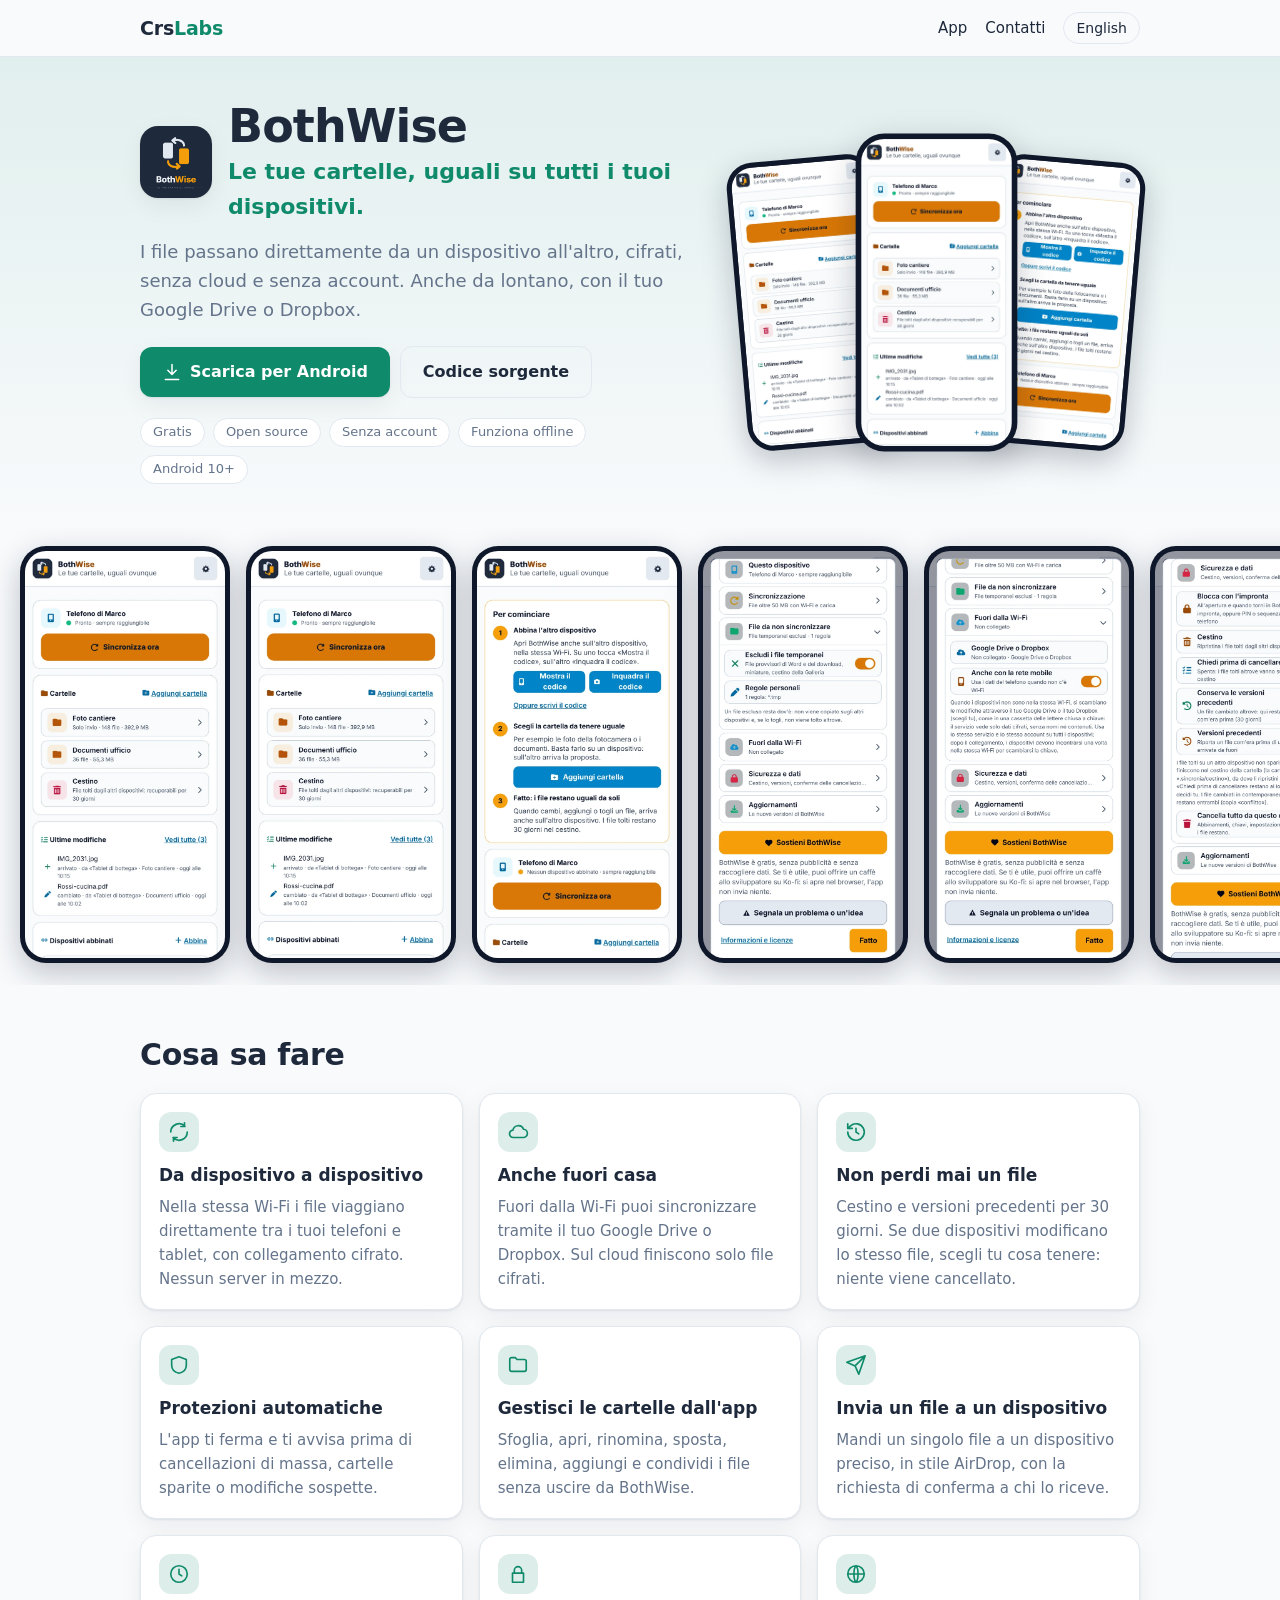
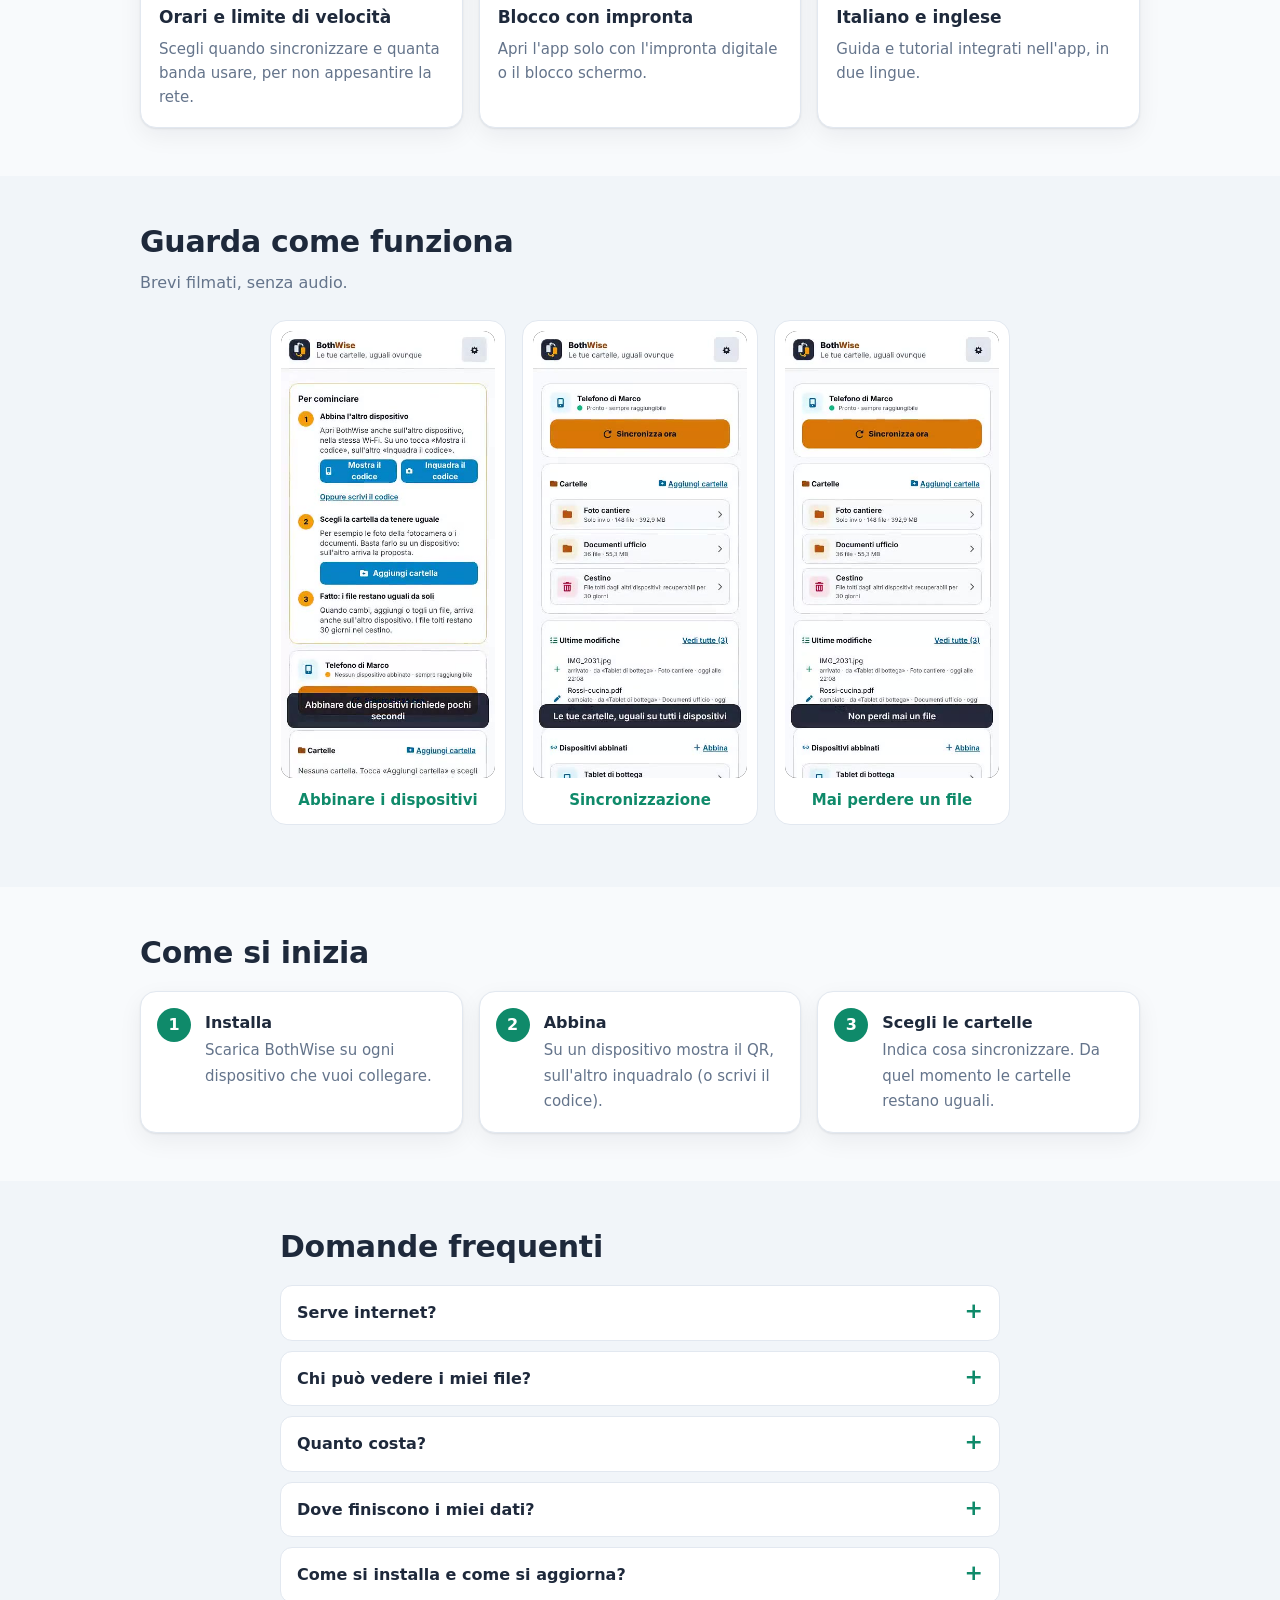
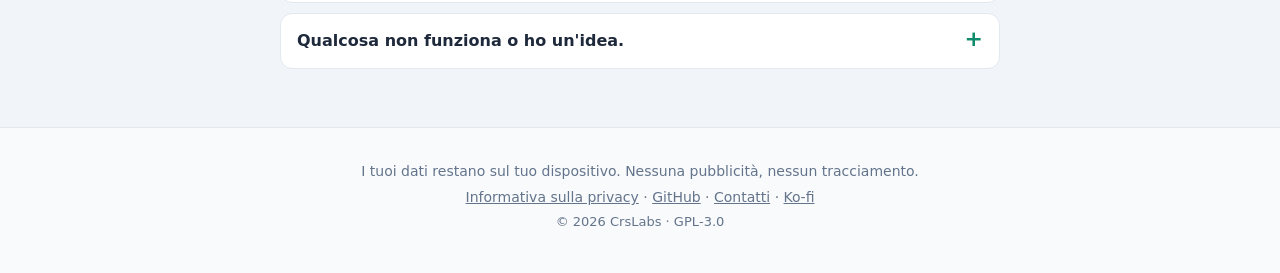
==== commit e9be418f: "Add files via upload ite: mobile layout, new screenshots, faster videos" ====
--- a/app/bothwise/index.html
+++ b/app/bothwise/index.html
@@ -10,39 +10,32 @@
 </head>
 <body style="--acc:#0f8a6a">
 <header class="nav"><div class="in"><a class="marca" href="../../">Crs<span>Labs</span></a>
-<nav><a href="../../#app">App</a><a class="lingua" href="en.html">English</a></nav></div></header>
+<nav><a href="../../#app">App</a><a class="solo-largo" href="../../#contatti">Contatti</a><a class="lingua" href="en.html">English</a></nav></div></header>
 <main>
 <section class="eroe"><div class="in due">
-<div class="testo"><img class="logo" src="logo.png" alt="BothWise" width="72" height="72">
-<h1>BothWise</h1><p class="tag">Le tue cartelle, uguali su tutti i tuoi dispositivi.</p><p class="lead">I file passano direttamente da un dispositivo all'altro, cifrati, senza cloud e senza account. Anche da lontano, con il tuo Google Drive o Dropbox.</p>
+<div class="testo"><div class="intest"><img class="logo" src="logo.png" alt="" width="72" height="72"><div><h1>BothWise</h1><p class="tag">Le tue cartelle, uguali su tutti i tuoi dispositivi.</p></div></div><p class="lead">I file passano direttamente da un dispositivo all'altro, cifrati, senza cloud e senza account. Anche da lontano, con il tuo Google Drive o Dropbox.</p>
 <div class="azioni"><a class="bott" href="https://github.com/CrsLabs/BothWise/releases/latest"><svg viewBox="0 0 24 24" aria-hidden="true"><path d="M12 3v12M7 10l5 5 5-5M4 21h16"/></svg>Scarica per Android</a><a class="bott sec" href="https://github.com/CrsLabs/BothWise">Codice sorgente</a></div>
 <ul class="chip"><li>Gratis</li><li>Open source</li><li>Senza account</li><li>Funziona offline</li><li>Android 10+</li></ul></div>
-<div class="car"><div class="t"><img src="img/it-04-home.png" alt="" loading="lazy"><img src="img/it-06-cartella-dettaglio.png" alt="" loading="lazy"><img src="img/it-05-avanzamento.png" alt="" loading="lazy"><img src="img/it-09-cestino.png" alt="" loading="lazy"></div><button class="a pr" aria-label="‹">‹</button><button class="a nx" aria-label="›">›</button><div class="d"></div></div>
+<div class="pila" aria-hidden="true"><div class="tel t2"><img src="img/it-02.webp" alt="" width="640" height="1303"></div><div class="tel t1"><img src="img/it-01.webp" alt="" width="640" height="1303"></div><div class="tel t3"><img src="img/it-03.webp" alt="" width="640" height="1303"></div></div>
 </div></section>
+<section class="gal-sez"><div class="gal"><div class="tel"><img src="img/it-01.webp" alt="" width="640" height="1303"></div><div class="tel"><img src="img/it-02.webp" alt="" width="640" height="1303"></div><div class="tel"><img src="img/it-03.webp" alt="" width="640" height="1303" loading="lazy"></div><div class="tel"><img src="img/it-04.webp" alt="" width="640" height="1303" loading="lazy"></div><div class="tel"><img src="img/it-05.webp" alt="" width="640" height="1303" loading="lazy"></div><div class="tel"><img src="img/it-06.webp" alt="" width="640" height="1303" loading="lazy"></div></div></section>
 <section class="sez"><div class="in"><h2>Cosa sa fare</h2><div class="griglia">
-<div class="scheda"><span class="ico"><svg viewBox="0 0 24 24" aria-hidden="true"><path d="M21 12a9 9 0 0 1-15.5 6.2M3 12A9 9 0 0 1 18.5 5.8M18 2v4h-4M6 22v-4h4"/></svg></span><h3>Da dispositivo a dispositivo</h3><p>Nella stessa Wi‑Fi i file viaggiano direttamente tra i tuoi telefoni e tablet, con collegamento cifrato. Nessun server in mezzo.</p></div>
-<div class="scheda"><span class="ico"><svg viewBox="0 0 24 24" aria-hidden="true"><path d="M7 18a4 4 0 0 1-.5-8A6 6 0 0 1 18 9a4.5 4.5 0 0 1-.5 9z"/></svg></span><h3>Anche fuori casa</h3><p>Fuori dalla Wi‑Fi puoi sincronizzare tramite il tuo Google Drive o Dropbox. Sul cloud finiscono solo file cifrati.</p></div>
-<div class="scheda"><span class="ico"><svg viewBox="0 0 24 24" aria-hidden="true"><path d="M3 12a9 9 0 1 0 3-6.7L3 8M3 3v5h5M12 8v4l3 2"/></svg></span><h3>Non perdi mai un file</h3><p>Cestino e versioni precedenti per 30 giorni. Se due dispositivi modificano lo stesso file, scegli tu cosa tenere: niente viene cancellato.</p></div>
-<div class="scheda"><span class="ico"><svg viewBox="0 0 24 24" aria-hidden="true"><path d="M12 3l8 3v6c0 5-3.5 8-8 9-4.5-1-8-4-8-9V6z"/></svg></span><h3>Protezioni automatiche</h3><p>L'app ti ferma e ti avvisa prima di cancellazioni di massa, cartelle sparite o modifiche sospette.</p></div>
-<div class="scheda"><span class="ico"><svg viewBox="0 0 24 24" aria-hidden="true"><path d="M3 6a2 2 0 0 1 2-2h4l2 2h8a2 2 0 0 1 2 2v9a2 2 0 0 1-2 2H5a2 2 0 0 1-2-2z"/></svg></span><h3>Gestisci le cartelle dall'app</h3><p>Sfoglia, apri, rinomina, sposta, elimina, aggiungi e condividi i file senza uscire da BothWise.</p></div>
-<div class="scheda"><span class="ico"><svg viewBox="0 0 24 24" aria-hidden="true"><path d="M22 2L11 13M22 2l-7 20-4-9-9-4z"/></svg></span><h3>Invia un file a un dispositivo</h3><p>Mandi un singolo file a un dispositivo preciso, in stile AirDrop, con la richiesta di conferma a chi lo riceve.</p></div>
-<div class="scheda"><span class="ico"><svg viewBox="0 0 24 24" aria-hidden="true"><path d="M12 7v5l3 2M21 12a9 9 0 1 1-18 0 9 9 0 0 1 18 0z"/></svg></span><h3>Orari e limite di velocità</h3><p>Scegli quando sincronizzare e quanta banda usare, per non appesantire la rete.</p></div>
-<div class="scheda"><span class="ico"><svg viewBox="0 0 24 24" aria-hidden="true"><path d="M6 11h12v10H6zM8 11V8a4 4 0 0 1 8 0v3"/></svg></span><h3>Blocco con impronta</h3><p>Apri l'app solo con l'impronta digitale o il blocco schermo.</p></div>
-<div class="scheda"><span class="ico"><svg viewBox="0 0 24 24" aria-hidden="true"><path d="M12 3a9 9 0 1 0 0 18 9 9 0 0 0 0-18zM3 12h18M12 3c3 3 3 15 0 18M12 3c-3 3-3 15 0 18"/></svg></span><h3>Italiano e inglese</h3><p>Guida e tutorial integrati nell'app, in due lingue.</p></div>
+<div class="scheda"><span class="ico"><svg viewBox="0 0 24 24" aria-hidden="true"><path d="M21 12a9 9 0 0 1-15.5 6.2M3 12A9 9 0 0 1 18.5 5.8M18 2v4h-4M6 22v-4h4"/></svg></span><h3>Da dispositivo a dispositivo</h3><p><span class="lungo">Nella stessa Wi‑Fi i file viaggiano direttamente tra i tuoi telefoni e tablet, con collegamento cifrato. Nessun server in mezzo.</span><span class="corto">Nella stessa Wi‑Fi i file viaggiano direttamente tra i tuoi telefoni e tablet, con collegamento cifrato.</span></p></div>
+<div class="scheda"><span class="ico"><svg viewBox="0 0 24 24" aria-hidden="true"><path d="M7 18a4 4 0 0 1-.5-8A6 6 0 0 1 18 9a4.5 4.5 0 0 1-.5 9z"/></svg></span><h3>Anche fuori casa</h3><p><span class="lungo">Fuori dalla Wi‑Fi puoi sincronizzare tramite il tuo Google Drive o Dropbox. Sul cloud finiscono solo file cifrati.</span><span class="corto">Fuori dalla Wi‑Fi puoi sincronizzare tramite il tuo Google Drive o Dropbox.</span></p></div>
+<div class="scheda"><span class="ico"><svg viewBox="0 0 24 24" aria-hidden="true"><path d="M3 12a9 9 0 1 0 3-6.7L3 8M3 3v5h5M12 8v4l3 2"/></svg></span><h3>Non perdi mai un file</h3><p><span class="lungo">Cestino e versioni precedenti per 30 giorni. Se due dispositivi modificano lo stesso file, scegli tu cosa tenere: niente viene cancellato.</span><span class="corto">Cestino e versioni precedenti per 30 giorni.</span></p></div>
+<div class="scheda"><span class="ico"><svg viewBox="0 0 24 24" aria-hidden="true"><path d="M12 3l8 3v6c0 5-3.5 8-8 9-4.5-1-8-4-8-9V6z"/></svg></span><h3>Protezioni automatiche</h3><p><span class="lungo">L'app ti ferma e ti avvisa prima di cancellazioni di massa, cartelle sparite o modifiche sospette.</span><span class="corto">L'app ti ferma e ti avvisa prima di cancellazioni di massa, cartelle sparite o modifiche sospette.</span></p></div>
+<div class="scheda"><span class="ico"><svg viewBox="0 0 24 24" aria-hidden="true"><path d="M3 6a2 2 0 0 1 2-2h4l2 2h8a2 2 0 0 1 2 2v9a2 2 0 0 1-2 2H5a2 2 0 0 1-2-2z"/></svg></span><h3>Gestisci le cartelle dall'app</h3><p><span class="lungo">Sfoglia, apri, rinomina, sposta, elimina, aggiungi e condividi i file senza uscire da BothWise.</span><span class="corto">Sfoglia, apri, rinomina, sposta, elimina, aggiungi e condividi i file senza uscire da BothWise.</span></p></div>
+<div class="scheda"><span class="ico"><svg viewBox="0 0 24 24" aria-hidden="true"><path d="M22 2L11 13M22 2l-7 20-4-9-9-4z"/></svg></span><h3>Invia un file a un dispositivo</h3><p><span class="lungo">Mandi un singolo file a un dispositivo preciso, in stile AirDrop, con la richiesta di conferma a chi lo riceve.</span><span class="corto">Mandi un singolo file a un dispositivo preciso, in stile AirDrop, con la richiesta di conferma a chi lo riceve.</span></p></div>
+<div class="scheda"><span class="ico"><svg viewBox="0 0 24 24" aria-hidden="true"><path d="M12 7v5l3 2M21 12a9 9 0 1 1-18 0 9 9 0 0 1 18 0z"/></svg></span><h3>Orari e limite di velocità</h3><p><span class="lungo">Scegli quando sincronizzare e quanta banda usare, per non appesantire la rete.</span><span class="corto">Scegli quando sincronizzare e quanta banda usare, per non appesantire la rete.</span></p></div>
+<div class="scheda"><span class="ico"><svg viewBox="0 0 24 24" aria-hidden="true"><path d="M6 11h12v10H6zM8 11V8a4 4 0 0 1 8 0v3"/></svg></span><h3>Blocco con impronta</h3><p><span class="lungo">Apri l'app solo con l'impronta digitale o il blocco schermo.</span><span class="corto">Apri l'app solo con l'impronta digitale o il blocco schermo.</span></p></div>
+<div class="scheda"><span class="ico"><svg viewBox="0 0 24 24" aria-hidden="true"><path d="M12 3a9 9 0 1 0 0 18 9 9 0 0 0 0-18zM3 12h18M12 3c3 3 3 15 0 18M12 3c-3 3-3 15 0 18"/></svg></span><h3>Italiano e inglese</h3><p><span class="lungo">Guida e tutorial integrati nell'app, in due lingue.</span><span class="corto">Guida e tutorial integrati nell'app, in due lingue.</span></p></div>
 </div></div></section>
 <section class="sez alt"><div class="in"><h2>Guarda come funziona</h2><p class="sub">Brevi filmati, senza audio.</p><div class="vr"><div class="vc"><video muted loop playsinline preload="metadata" poster="video/it/abbinamento.jpg" src="video/it/abbinamento.mp4"></video><h3>Abbinare i dispositivi</h3></div><div class="vc"><video muted loop playsinline preload="metadata" poster="video/it/sincronizzazione.jpg" src="video/it/sincronizzazione.mp4"></video><h3>Sincronizzazione</h3></div><div class="vc"><video muted loop playsinline preload="metadata" poster="video/it/senza-perdere.jpg" src="video/it/senza-perdere.mp4"></video><h3>Mai perdere un file</h3></div></div></div></section>
 <section class="sez"><div class="in"><h2>Come si inizia</h2><ol class="passi"><li><b>Installa</b><span>Scarica BothWise su ogni dispositivo che vuoi collegare.</span></li><li><b>Abbina</b><span>Su un dispositivo mostra il QR, sull'altro inquadralo (o scrivi il codice).</span></li><li><b>Scegli le cartelle</b><span>Indica cosa sincronizzare. Da quel momento le cartelle restano uguali.</span></li></ol></div></section>
 <section class="sez alt"><div class="in stretto"><h2>Domande frequenti</h2><details><summary>Serve internet?</summary><p>No: nella stessa Wi‑Fi i dispositivi si trovano da soli. Internet serve solo se vuoi sincronizzare da lontano tramite Drive o Dropbox.</p></details><details><summary>Chi può vedere i miei file?</summary><p>Solo i dispositivi che hai abbinato tu. Sul cloud, se lo usi, i file sono cifrati e illeggibili per il fornitore.</p></details><details><summary>Quanto costa?</summary><p>Niente. Le app sono gratuite, senza pubblicità e senza acquisti. Se ti sono utili puoi offrire un caffè su ko-fi.com/crslabs.</p></details><details><summary>Dove finiscono i miei dati?</summary><p>Restano sul tuo dispositivo. CrsLabs non ha server e non raccoglie nulla. I dettagli sono nell'informativa sulla privacy.</p></details><details><summary>Come si installa e come si aggiorna?</summary><p>Scarica il file dalla pagina «Release» su GitHub e aprilo: Android ti chiederà di consentire l'installazione da quella fonte. Gli aggiornamenti successivi ti vengono proposti dentro l'app e si installano sopra la versione vecchia, senza perdere i dati.</p></details><details><summary>Qualcosa non funziona o ho un'idea.</summary><p>Scrivi a crslabs.info@gmail.com oppure usa «Segnala un problema o un'idea» dentro l'app.</p></details></div></section>
 </main>
 <footer class="piede"><div class="in"><p>I tuoi dati restano sul tuo dispositivo. Nessuna pubblicità, nessun tracciamento.</p><p><a href="../../privacy/bothwise.html">Informativa sulla privacy</a> · <a href="https://github.com/CrsLabs/BothWise">GitHub</a> · <a href="mailto:crslabs.info@gmail.com">Contatti</a> · <a href="https://ko-fi.com/crslabs">Ko‑fi</a></p><p class="pic">© 2026 CrsLabs · GPL‑3.0</p></div></footer>
-<script>(function(){var c=document.querySelector('.car');if(c){var t=c.querySelector('.t'),n=t.children.length,d=c.querySelector('.d');
-for(var i=0;i<n;i++){d.appendChild(document.createElement('i'))}
-function cur(){return Math.round(t.scrollLeft/t.clientWidth)}
-function agg(){var k=cur();[].forEach.call(d.children,function(e,i){e.className=i==k?'on':''})}
-function vai(k){t.scrollTo({left:Math.max(0,Math.min(n-1,k))*t.clientWidth})}
-t.addEventListener('scroll',agg);agg();
-c.querySelector('.pr').onclick=function(){vai(cur()-1)};c.querySelector('.nx').onclick=function(){vai(cur()+1)};}
-var v=[].slice.call(document.querySelectorAll('.vc video'));if(!v.length)return;
+<script>(function(){var v=[].slice.call(document.querySelectorAll('.vc video'));if(!v.length)return;
 v.forEach(function(e){e.addEventListener('click',function(){e.paused?e.play():e.pause()})});
 if(!('IntersectionObserver'in window))return;var o=new IntersectionObserver(function(es){es.forEach(function(x){var e=x.target;if(x.isIntersecting&&x.intersectionRatio>=.6){var p=e.play();p&&p.catch&&p.catch(function(){})}else e.pause()})},{threshold:[0,.6]});v.forEach(function(e){o.observe(e)})})()</script>
 </body></html>
--- a/stile.css
+++ b/stile.css
@@ -22,10 +22,17 @@
 
 /* parte alta */
 .eroe{padding:44px 0 36px;background:linear-gradient(180deg,color-mix(in srgb,var(--acc) 10%,var(--fondo)),var(--fondo))}
-.eroe.home{padding:64px 0 28px;text-align:center}
+.eroe.home{padding:56px 0 32px;text-align:center;background:radial-gradient(circle at 20% 0,color-mix(in srgb,#0f8a6a 14%,transparent),transparent 45%),radial-gradient(circle at 85% 10%,color-mix(in srgb,#2563eb 13%,transparent),transparent 45%),linear-gradient(180deg,color-mix(in srgb,var(--acc) 10%,var(--fondo)),var(--fondo))}
+.badge{display:inline-block;font-size:13px;font-weight:600;color:var(--acc);border:1px solid color-mix(in srgb,var(--acc) 45%,transparent);border-radius:999px;padding:3px 14px;margin-bottom:6px}
+.pillole{display:flex;flex-wrap:wrap;justify-content:center;gap:10px;margin-top:6px}
+.pill{display:inline-flex;align-items:center;gap:8px;background:var(--carta);border:1px solid var(--bordo);border-left:4px solid var(--acc);color:var(--testo);text-decoration:none;font-weight:700;padding:7px 16px 7px 10px;border-radius:14px;box-shadow:var(--ombra)}
+.pill img{border-radius:8px}
 .eroe.home .lead{margin-left:auto;margin-right:auto}
+.due>*{min-width:0}
 .eroe .due{display:grid;grid-template-columns:1.15fr .85fr;gap:40px;align-items:center}
-.logo{width:72px;height:72px;border-radius:18px;box-shadow:var(--ombra)}
+.intest{display:flex;align-items:center;gap:16px;margin-bottom:14px}
+.intest h1{margin:0}.intest .tag{margin:2px 0 0}
+.logo{width:72px;height:72px;border-radius:18px;box-shadow:var(--ombra);flex-shrink:0}
 h1{font-size:clamp(30px,5vw,46px);line-height:1.1;margin:14px 0 8px;letter-spacing:-.02em}
 .tag{font-size:clamp(18px,2.4vw,22px);font-weight:600;margin:0 0 10px;color:var(--acc)}
 .lead{font-size:18px;color:var(--tenue);max-width:560px;margin:0 0 22px}
@@ -47,7 +54,7 @@
 .griglia.tre{grid-template-columns:repeat(auto-fit,minmax(240px,1fr))}
 .scheda{background:var(--carta);border:1px solid var(--bordo);border-radius:16px;padding:18px;box-shadow:var(--ombra)}
 .scheda p{margin:0;color:var(--tenue);font-size:15px}
-.scheda.pc{border-style:dashed;border-color:var(--acc)}
+.corto{display:none}
 .tagsoon{font-style:normal;font-size:11px;font-weight:700;text-transform:uppercase;letter-spacing:.04em;color:var(--acc);border:1px solid var(--acc);border-radius:999px;padding:1px 8px;vertical-align:2px;white-space:nowrap}
 .ico{display:inline-flex;width:40px;height:40px;align-items:center;justify-content:center;border-radius:12px;background:color-mix(in srgb,var(--acc) 14%,transparent);color:var(--acc);margin-bottom:10px}
 .ico svg,.bott svg{fill:none;stroke:currentColor;stroke-width:1.8;stroke-linecap:round;stroke-linejoin:round}
@@ -69,16 +76,17 @@
 .passi b{display:block;margin-bottom:2px}
 .passi span{color:var(--tenue);font-size:15px}
 
-/* galleria schermate */
-.car{position:relative;max-width:280px;margin:0 auto}
-.car .t{display:flex;overflow-x:auto;scroll-snap-type:x mandatory;scrollbar-width:none;border-radius:22px;box-shadow:0 12px 40px #0f172a33;background:#000}
-.car .t::-webkit-scrollbar{display:none}
-.car .t img{flex:0 0 100%;width:100%;scroll-snap-align:center;display:block;object-fit:contain}
-.car .a{position:absolute;top:45%;width:40px;height:40px;border-radius:50%;border:0;background:var(--acc);color:#fff;font-size:22px;line-height:1;cursor:pointer;opacity:.92}
-.car .pr{left:-12px}.car .nx{right:-12px}
-.car .d{display:flex;justify-content:center;gap:8px;margin-top:12px}
-.car .d i{width:9px;height:9px;border-radius:50%;background:var(--testo);opacity:.25;transition:.2s}
-.car .d i.on{background:var(--acc);opacity:1;transform:scale(1.25)}
+/* schermate: pila nella parte alta (solo schermi larghi) e striscia scorrevole */
+.pila{display:flex;justify-content:center;align-items:center;padding:8px 0}
+.tel{border-radius:26px;background:#0f172a;padding:5px;box-shadow:0 10px 30px #0f172a40;line-height:0;flex-shrink:0}
+.tel img{width:100%;height:auto;aspect-ratio:824/1678;object-fit:cover;object-position:top;border-radius:21px;display:block}
+.pila .tel{width:36%;max-width:190px}
+.pila .t2{margin-right:-5%;transform:rotate(-5deg) translateY(10px)}
+.pila .t1{z-index:2;transform:scale(1.1)}
+.pila .t3{margin-left:-5%;transform:rotate(5deg) translateY(10px)}
+.gal-sez{padding:8px 0 4px}
+.gal{display:flex;gap:16px;overflow-x:auto;scroll-snap-type:x proximity;padding:18px 20px 22px;justify-content:safe center;scrollbar-width:thin}
+.gal .tel{width:clamp(150px,42vw,210px);scroll-snap-align:center}
 
 /* filmati */
 .vr{display:flex;gap:16px;overflow-x:auto;scroll-snap-type:x mandatory;padding:6px 4px 14px;justify-content:safe center;scrollbar-width:thin}
@@ -107,10 +115,42 @@
 hr{border:0;border-top:1px solid var(--bordo);margin:32px 0}
 
 @media(max-width:820px){
-  .eroe .due{grid-template-columns:1fr;gap:28px}
-  .eroe{padding-top:28px}
-  .car .pr{left:-4px}.car .nx{right:-4px}
-  .sez{padding:36px 0}
+  .eroe .due{grid-template-columns:minmax(0,1fr)}
+  .pila{display:none}
+  .eroe{padding:22px 0 14px}
+  .eroe.home{padding:30px 0 22px}
+  .sez{padding:30px 0}
+  .tag{font-size:16px}
+  .lead{font-size:16px;margin-bottom:16px}
+  .intest{gap:12px}.logo{width:56px;height:56px;border-radius:14px}
+  h1{font-size:30px}
+  .intest h1{font-size:28px}
+  .azioni .bott{flex:1 1 auto;justify-content:center;padding:11px 14px}
+  .chip{flex-wrap:nowrap;overflow-x:auto;scrollbar-width:none;margin-top:14px}
+  .chip::-webkit-scrollbar{display:none}
+  .chip li{white-space:nowrap}
+  .solo-largo{display:none}
+}
+@media(max-width:620px){
+  body{font-size:15px}
+  .in{padding:0 16px}
+  h2{margin-bottom:14px}
+  .griglia{grid-template-columns:1fr 1fr;gap:10px}
+  .griglia.tre{grid-template-columns:1fr}
+  .scheda{padding:12px;border-radius:14px}
+  .griglia:not(.tre) .scheda .lungo{display:none}
+  .griglia:not(.tre) .scheda .corto{display:inline}
+  .griglia:not(.tre) .scheda p{font-size:13px;line-height:1.4}
+  .griglia:not(.tre) .scheda h3{font-size:14.5px;line-height:1.25}
+  .ico{width:32px;height:32px;margin-bottom:8px;border-radius:10px}.ico svg{width:18px;height:18px}
+  .tagsoon{display:none}
+  .passi{grid-template-columns:1fr;gap:10px}
+  .passi li{padding:12px 14px 12px 56px}.passi li::before{left:12px;top:12px;width:32px;height:32px}
+  .vc{flex-basis:44vw}
+  .app{padding:14px;gap:12px}.app img{width:52px;height:52px}
+  .gal{padding-left:16px;padding-right:16px;gap:12px}
+  .gal .tel{width:44vw}
+  .nav .in{height:50px}.nav nav{gap:12px}
 }
 @media(prefers-reduced-motion:reduce){html{scroll-behavior:auto}.bott{transition:none}}
 .sotto{color:var(--tenue);margin:0 0 16px}
